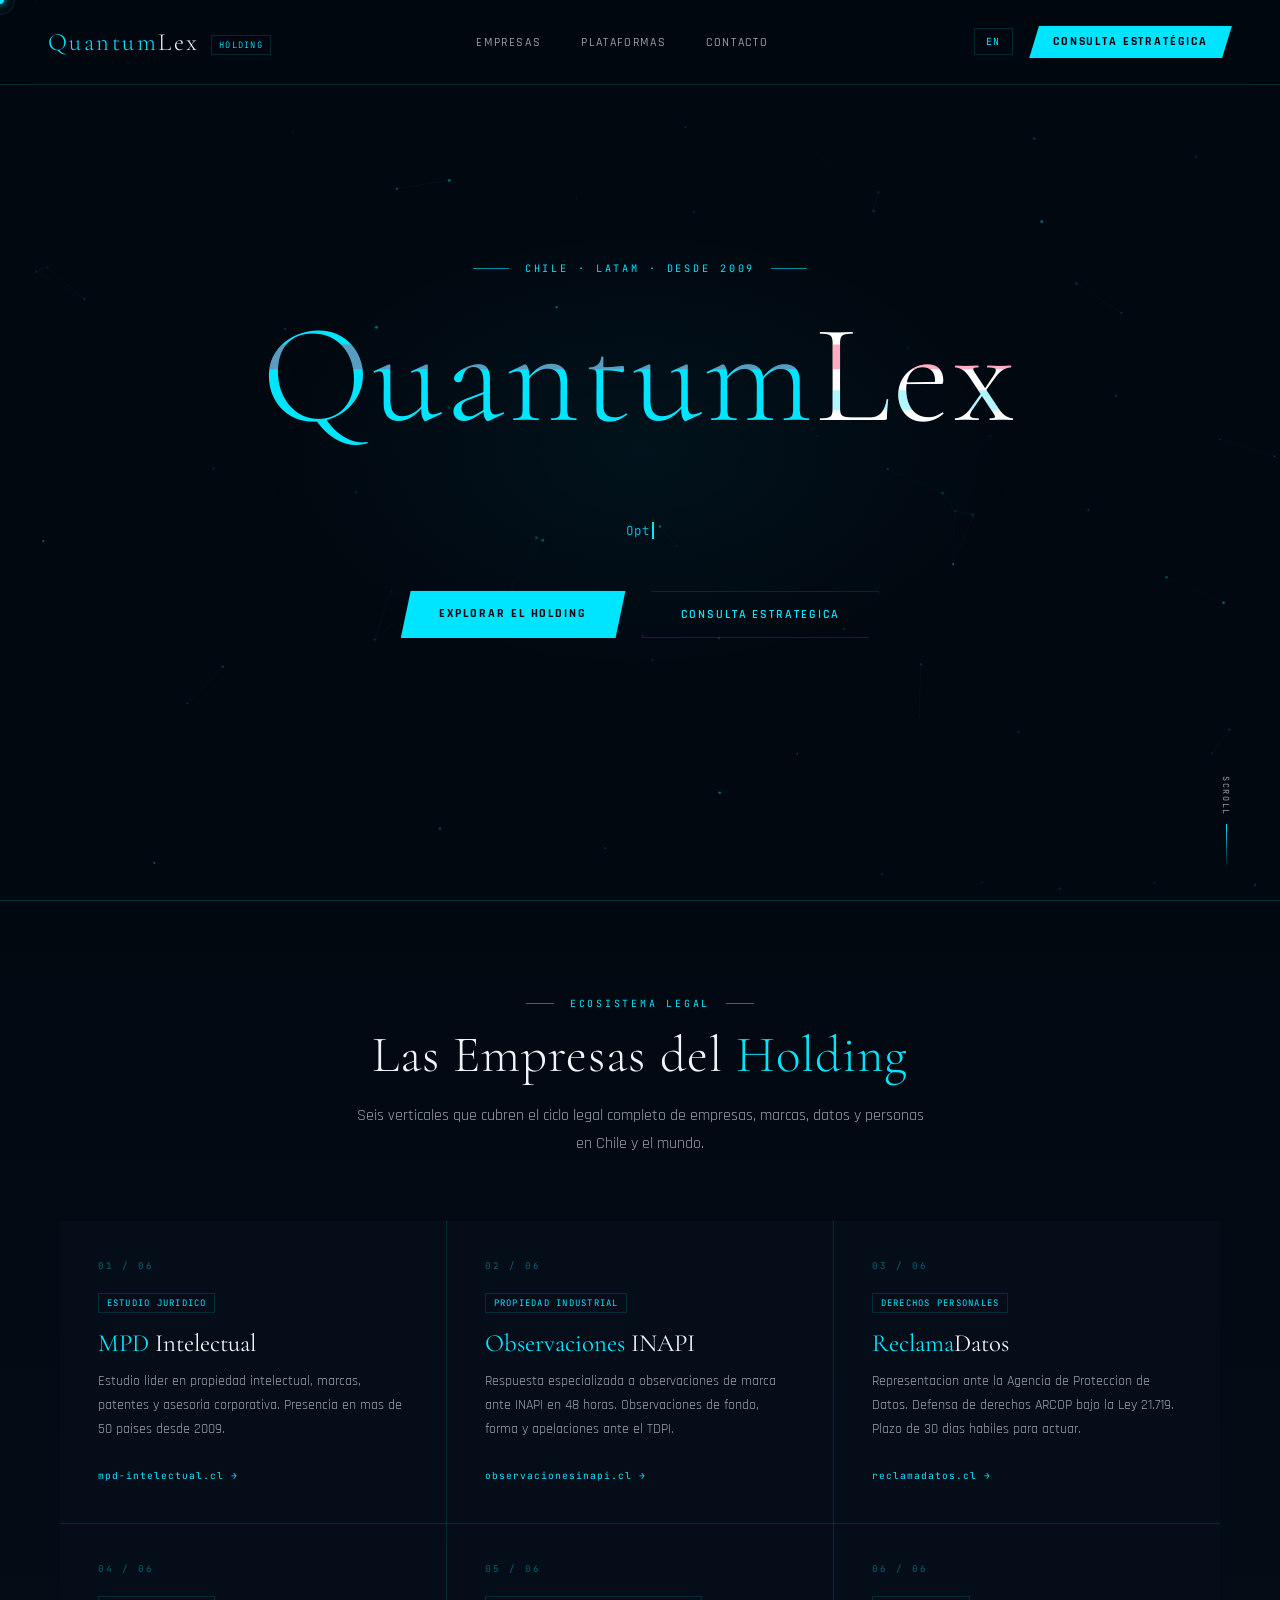
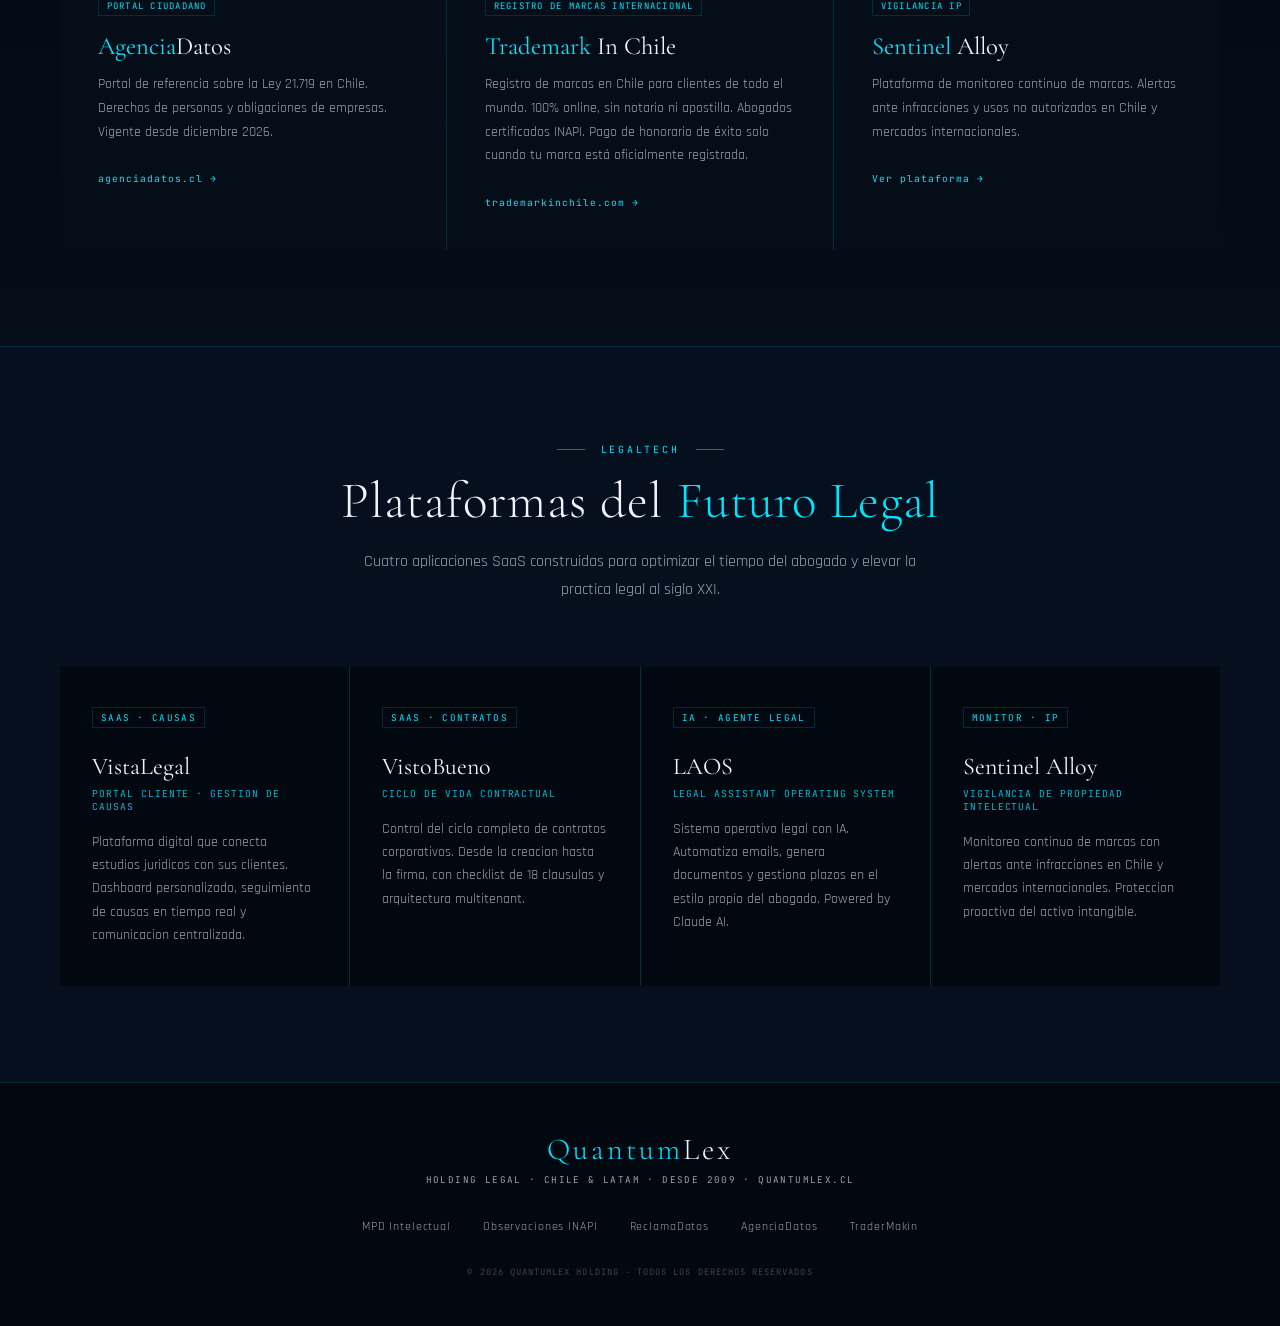
==== index.html @ fae76ddf "Style 'Lex' in hero title white, 'Quantum' stays cyan Co-Authored-By: Claude Sonnet 4.6 <noreply@ant" ====
<!DOCTYPE html>
<html lang="es" id="html-root">
<head>
<meta charset="UTF-8">
<meta name="viewport" content="width=device-width, initial-scale=1.0">
<title>QuantumLex — Holding Legal Chile</title>
<link href="https://fonts.googleapis.com/css2?family=Cormorant+Garamond:wght@300;400;600&family=Rajdhani:wght@400;500;600;700&family=JetBrains+Mono:wght@300;400&display=swap" rel="stylesheet">
<link rel="stylesheet" href="assets/css/main.css">
</head>
<body>

<div class="cursor" id="cursor"></div>
<div class="cursor-ring" id="cursorRing"></div>
<canvas id="quantum-canvas"></canvas>

<!-- NAV -->
<nav>
  <a href="#" class="nav-logo">
    <span>Quantum</span>Lex<span class="nav-tag">Holding</span>
  </a>
  <ul class="nav-links">
    <li><a href="#empresas" data-navkey="empresas" data-es="Empresas" data-en="Companies">Empresas</a></li>
    <li><a href="#apps" data-navkey="plataformas" data-es="Plataformas" data-en="Platforms">Plataformas</a></li>
    <li><a href="#contacto" data-navkey="contacto" data-es="Contacto" data-en="Contact">Contacto</a></li>
  </ul>
  <div class="nav-right">
    <button class="lang-toggle" id="langBtn" onclick="toggleLang()">EN</button>
    <a href="#contacto" class="nav-cta" data-es="Consulta Estratégica" data-en="Strategic Inquiry">Consulta Estratégica</a>
  </div>
</nav>

<!-- HERO -->
<section class="hero">
  <div class="hero-ambient"></div>

  <div class="hero-content">
    <div class="eyebrow">Chile · LATAM · Desde 2009</div>

    <h1 class="hero-title">
      <span class="ql" data-text="QuantumLex">Quantum<span class="ql-lex">Lex</span></span>
    </h1>

    <div class="typewriter-row">
      <span class="tw" id="tw"></span>
    </div>

    <div class="hero-ctas">
      <a href="#empresas" class="btn-primary">Explorar el Holding</a>
      <a href="#contacto" class="btn-ghost">Consulta Estrategica</a>
    </div>
  </div>

  <div class="scroll-hint">
    <span>Scroll</span>
    <div class="scroll-line"></div>
  </div>
</section>

<!-- EMPRESAS -->
<section class="companies-section" id="empresas">
  <div class="section-eyebrow" id="sec1-eyebrow">Ecosistema Legal</div>
  <h2 class="section-title" id="sec1-title">Las Empresas del <span>Holding</span></h2>
  <p class="section-desc" id="sec1-desc">Seis verticales que cubren el ciclo legal completo de empresas, marcas, datos y personas en Chile y el mundo.</p>

  <div class="companies-grid">
    <div class="company-card">
      <span class="card-index">01 / 06</span>
      <span class="card-type" id="c1-type">Estudio Juridico</span>
      <h3 class="card-name" id="c1-name"><span>MPD</span> Intelectual</h3>
      <p class="card-desc" id="c1-desc">Estudio lider en propiedad intelectual, marcas, patentes y asesoria corporativa. Presencia en mas de 50 paises desde 2009.</p>
      <a href="https://mpd-intelectual.cl" class="card-link" id="c1-link" target="_blank">mpd-intelectual.cl</a>
    </div>
    <div class="company-card">
      <span class="card-index">02 / 06</span>
      <span class="card-type" id="c2-type">Propiedad Industrial</span>
      <h3 class="card-name" id="c2-name"><span>Observaciones</span> INAPI</h3>
      <p class="card-desc" id="c2-desc">Respuesta especializada a observaciones de marca ante INAPI en 48 horas. Observaciones de fondo, forma y apelaciones ante el TDPI.</p>
      <a href="https://observacionesinapi.cl" class="card-link" id="c2-link" target="_blank">observacionesinapi.cl</a>
    </div>
    <div class="company-card">
      <span class="card-index">03 / 06</span>
      <span class="card-type" id="c3-type">Derechos Personales</span>
      <h3 class="card-name" id="c3-name"><span>Reclama</span>Datos</h3>
      <p class="card-desc" id="c3-desc">Representacion ante la Agencia de Proteccion de Datos. Defensa de derechos ARCOP bajo la Ley 21.719. Plazo de 30 dias habiles para actuar.</p>
      <a href="https://reclamadatos.cl" class="card-link" id="c3-link" target="_blank">reclamadatos.cl</a>
    </div>
    <div class="company-card">
      <span class="card-index">04 / 06</span>
      <span class="card-type" id="c4-type">Portal Ciudadano</span>
      <h3 class="card-name" id="c4-name"><span>Agencia</span>Datos</h3>
      <p class="card-desc" id="c4-desc">Portal de referencia sobre la Ley 21.719 en Chile. Derechos de personas y obligaciones de empresas. Vigente desde diciembre 2026.</p>
      <a href="https://agenciadatos.cl" class="card-link" id="c4-link" target="_blank">agenciadatos.cl</a>
    </div>
    <div class="company-card">
      <span class="card-index">05 / 06</span>
      <span class="card-type" id="c5-type">Registro de Marcas Internacional</span>
      <h3 class="card-name" id="c5-name"><span>Trademark</span> In Chile</h3>
      <p class="card-desc" id="c5-desc">Registro de marcas en Chile para clientes de todo el mundo. 100% online, sin notario ni apostilla. Abogados certificados INAPI. Pago de honorario de éxito solo cuando tu marca está oficialmente registrada.</p>
      <a href="https://www.trademarkinchile.com/es" class="card-link" id="c5-link" target="_blank">trademarkinchile.com</a>
    </div>
    <div class="company-card">
      <span class="card-index">06 / 06</span>
      <span class="card-type" id="c6-type">Vigilancia IP</span>
      <h3 class="card-name" id="c6-name"><span>Sentinel</span> Alloy</h3>
      <p class="card-desc" id="c6-desc">Plataforma de monitoreo continuo de marcas. Alertas ante infracciones y usos no autorizados en Chile y mercados internacionales.</p>
      <a href="#apps" class="card-link" id="c6-link">Ver plataforma</a>
    </div>
  </div>
</section>

<!-- APPS -->
<section class="apps-section" id="apps">
  <div class="section-eyebrow" id="sec2-eyebrow">LegalTech</div>
  <h2 class="section-title" id="sec2-title">Plataformas del <span>Futuro Legal</span></h2>
  <p class="section-desc" id="sec2-desc">Cuatro aplicaciones SaaS construidas para optimizar el tiempo del abogado y elevar la practica legal al siglo XXI.</p>

  <div class="apps-grid">
    <div class="app-card">
      <div class="app-tag" id="a1-tag">SaaS · Causas</div>
      <h3 class="app-name" id="a1-name">VistaLegal</h3>
      <p class="app-tagline" id="a1-tagline">Portal Cliente · Gestion de Causas</p>
      <p class="app-desc" id="a1-desc">Plataforma digital que conecta estudios juridicos con sus clientes. Dashboard personalizado, seguimiento de causas en tiempo real y comunicacion centralizada.</p>
    </div>
    <div class="app-card">
      <div class="app-tag" id="a2-tag">SaaS · Contratos</div>
      <h3 class="app-name" id="a2-name">VistoBueno</h3>
      <p class="app-tagline" id="a2-tagline">Ciclo de Vida Contractual</p>
      <p class="app-desc" id="a2-desc">Control del ciclo completo de contratos corporativos. Desde la creacion hasta la firma, con checklist de 18 clausulas y arquitectura multitenant.</p>
    </div>
    <div class="app-card">
      <div class="app-tag" id="a3-tag">IA · Agente Legal</div>
      <h3 class="app-name" id="a3-name">LAOS</h3>
      <p class="app-tagline" id="a3-tagline">Legal Assistant Operating System</p>
      <p class="app-desc" id="a3-desc">Sistema operativo legal con IA. Automatiza emails, genera documentos y gestiona plazos en el estilo propio del abogado. Powered by Claude AI.</p>
    </div>
    <div class="app-card">
      <div class="app-tag" id="a4-tag">Monitor · IP</div>
      <h3 class="app-name" id="a4-name">Sentinel Alloy</h3>
      <p class="app-tagline" id="a4-tagline">Vigilancia de Propiedad Intelectual</p>
      <p class="app-desc" id="a4-desc">Monitoreo continuo de marcas con alertas ante infracciones en Chile y mercados internacionales. Proteccion proactiva del activo intangible.</p>
    </div>
  </div>
</section>

<!-- FOOTER -->
<footer id="contacto">
  <div class="footer-logo"><span>Quantum</span>Lex</div>
  <p class="footer-meta">Holding Legal · Chile & LATAM · Desde 2009 · quantumlex.cl</p>
  <div class="footer-links">
    <a href="https://mpd-intelectual.cl" target="_blank">MPD Intelectual</a>
    <a href="https://observacionesinapi.cl" target="_blank">Observaciones INAPI</a>
    <a href="https://reclamadatos.cl" target="_blank">ReclamaDatos</a>
    <a href="https://agenciadatos.cl" target="_blank">AgenciaDatos</a>
    <a href="https://tradermakinchile.cl" target="_blank">TraderMakin</a>
  </div>
  <p class="footer-copy" id="footer-copy">© 2026 QuantumLex Holding · Todos los derechos reservados</p>
</footer>

<script src="assets/js/particles.js"></script>
<script src="assets/js/lang.js"></script>
<script src="assets/js/main.js"></script>
</body>
</html>
---- assets/css/main.css ----
*,*::before,*::after{margin:0;padding:0;box-sizing:border-box}

:root {
  --cyan: #00e5ff;
  --cyan-dim: #00b8d4;
  --cyan-ghost: rgba(0,229,255,0.07);
  --cyan-glow: rgba(0,229,255,0.3);
  --cyan-line: rgba(0,229,255,0.15);
  --deep: #020810;
  --deep2: #040d18;
  --deep3: #060f1e;
  --white: #f0f4f8;
  --white-dim: rgba(240,244,248,0.65);
  --white-ghost: rgba(240,244,248,0.10);
  --font-display: 'Cormorant Garamond', serif;
  --font-tech: 'Rajdhani', sans-serif;
  --font-mono: 'JetBrains Mono', monospace;
}

html { scroll-behavior: smooth; }

body {
  background: var(--deep);
  color: var(--white);
  font-family: var(--font-tech);
  overflow-x: hidden;
  cursor: none;
}

/* CURSOR */
.cursor {
  position: fixed;
  width: 8px; height: 8px;
  background: var(--cyan);
  border-radius: 50%;
  pointer-events: none;
  z-index: 9999;
  transform: translate(-50%,-50%);
  box-shadow: 0 0 10px var(--cyan), 0 0 22px var(--cyan-glow);
}
.cursor-ring {
  position: fixed;
  width: 30px; height: 30px;
  border: 1px solid var(--cyan-line);
  border-radius: 50%;
  pointer-events: none;
  z-index: 9998;
  transform: translate(-50%,-50%);
  transition: all 0.14s ease;
}

/* CANVAS */
#quantum-canvas {
  position: fixed;
  top: 0; left: 0;
  width: 100%; height: 100%;
  z-index: 0;
  pointer-events: none;
}

/* NAV */
nav {
  position: fixed;
  top: 0; left: 0; right: 0;
  z-index: 100;
  display: flex;
  align-items: center;
  justify-content: space-between;
  padding: 1.6rem 3rem;
  background: rgba(2,8,16,0.85);
  border-bottom: 1px solid var(--cyan-line);
  backdrop-filter: blur(16px);
  opacity: 0;
  animation: fadeDown 0.8s ease 0.3s forwards;
}

@keyframes fadeDown {
  from { opacity: 0; transform: translateY(-16px); }
  to   { opacity: 1; transform: translateY(0); }
}

.nav-logo {
  font-family: var(--font-display);
  font-size: 1.55rem;
  font-weight: 300;
  letter-spacing: 0.1em;
  color: var(--white);
  text-decoration: none;
}
.nav-logo span { color: var(--cyan); }

.nav-tag {
  font-family: var(--font-mono);
  font-size: 0.55rem;
  color: var(--cyan);
  border: 1px solid var(--cyan-line);
  padding: 0.18rem 0.45rem;
  letter-spacing: 0.14em;
  text-transform: uppercase;
  margin-left: 0.7rem;
  vertical-align: middle;
}

.nav-links {
  display: flex;
  gap: 2.5rem;
  list-style: none;
}

.nav-links a {
  font-family: var(--font-tech);
  font-size: 0.78rem;
  font-weight: 500;
  letter-spacing: 0.13em;
  text-transform: uppercase;
  color: var(--white-dim);
  text-decoration: none;
  transition: color 0.25s;
  position: relative;
}
.nav-links a::after {
  content: '';
  position: absolute;
  bottom: -3px; left: 0;
  width: 0; height: 1px;
  background: var(--cyan);
  transition: width 0.3s ease;
}
.nav-links a:hover { color: var(--cyan); }
.nav-links a:hover::after { width: 100%; }

.nav-cta {
  font-family: var(--font-tech);
  font-size: 0.72rem;
  font-weight: 700;
  letter-spacing: 0.16em;
  text-transform: uppercase;
  color: var(--deep);
  background: var(--cyan);
  padding: 0.55rem 1.5rem;
  text-decoration: none;
  clip-path: polygon(10px 0%,100% 0%,calc(100% - 10px) 100%,0% 100%);
  transition: all 0.25s ease;
  box-shadow: 0 0 24px var(--cyan-glow);
}
.nav-cta:hover {
  background: #e0f7fa;
  box-shadow: 0 0 40px var(--cyan-glow);
}

.nav-right {
  display: flex;
  align-items: center;
  gap: 1rem;
}

.lang-toggle {
  font-family: var(--font-mono);
  font-size: 0.62rem;
  font-weight: 400;
  letter-spacing: 0.16em;
  color: var(--cyan);
  background: transparent;
  border: 1px solid var(--cyan-line);
  padding: 0.38rem 0.7rem;
  cursor: pointer;
  transition: all 0.25s ease;
}
.lang-toggle:hover {
  background: var(--cyan-ghost);
  border-color: rgba(0,229,255,0.4);
}

/* HERO */
.hero {
  position: relative;
  min-height: 100vh;
  display: flex;
  flex-direction: column;
  align-items: center;
  justify-content: center;
  z-index: 1;
  padding: 0 2rem;
}

.hero-ambient {
  position: absolute;
  top: 50%; left: 50%;
  transform: translate(-50%, -50%);
  width: 800px; height: 500px;
  background: radial-gradient(ellipse, rgba(0,229,255,0.05) 0%, transparent 68%);
  pointer-events: none;
  animation: ambientPulse 7s ease-in-out infinite;
}

@keyframes ambientPulse {
  0%,100% { opacity: 0.7; transform: translate(-50%,-50%) scale(1); }
  50%      { opacity: 1;   transform: translate(-50%,-50%) scale(1.08); }
}

/* HERO CONTENT */
.hero-content {
  position: relative;
  z-index: 2;
  text-align: center;
  max-width: 960px;
  display: flex;
  flex-direction: column;
  align-items: center;
  gap: 0;
}

.eyebrow {
  font-family: var(--font-mono);
  font-size: 0.64rem;
  letter-spacing: 0.28em;
  text-transform: uppercase;
  color: var(--cyan);
  margin-bottom: 2.4rem;
  opacity: 0;
  animation: fadeUp 0.7s ease 0.8s forwards;
  display: flex;
  align-items: center;
  gap: 1rem;
}
.eyebrow::before, .eyebrow::after {
  content: '';
  display: block;
  width: 36px; height: 1px;
  background: var(--cyan);
  opacity: 0.6;
}

.hero-title {
  font-family: var(--font-display);
  font-size: clamp(5rem, 11vw, 10rem);
  font-weight: 300;
  line-height: 0.88;
  letter-spacing: 0.02em;
  color: var(--white);
  margin-bottom: 0.6em;
  opacity: 0;
  animation: titleReveal 1.1s cubic-bezier(0.16,1,0.3,1) 1s forwards;
}

@keyframes titleReveal {
  from { opacity: 0; transform: translateY(36px); }
  to   { opacity: 1; transform: translateY(0); }
}

.hero-title .ql { color: var(--cyan); }
.hero-title .ql .ql-lex { color: #fff; }

/* Glitch — only on QuantumLex text */
.hero-title .ql {
  position: relative;
  display: inline-block;
}
.hero-title .ql::before,
.hero-title .ql::after {
  content: attr(data-text);
  position: absolute;
  top: 0; left: 0;
  width: 100%;
  color: var(--cyan);
}
.hero-title .ql::before {
  color: rgba(255,20,80,0.35);
  animation: glitch1 5s infinite;
  clip-path: polygon(0 25%, 100% 25%, 100% 45%, 0 45%);
}
.hero-title .ql::after {
  color: rgba(0,229,255,0.3);
  animation: glitch2 5s infinite;
  clip-path: polygon(0 62%, 100% 62%, 100% 78%, 0 78%);
}
@keyframes glitch1 {
  0%,88%,100% { transform: translate(0); opacity: 0; }
  90% { transform: translate(-4px,1px); opacity: 1; }
  93% { transform: translate(3px,-1px); opacity: 0.7; }
  96% { transform: translate(-2px,0); opacity: 0; }
}
@keyframes glitch2 {
  0%,89%,100% { transform: translate(0); opacity: 0; }
  91% { transform: translate(4px,1px); opacity: 1; }
  94% { transform: translate(-3px,-1px); opacity: 0.6; }
  97% { transform: translate(1px,0); opacity: 0; }
}

.hero-line {
  font-family: var(--font-tech);
  font-size: clamp(1rem, 2vw, 1.25rem);
  font-weight: 400;
  letter-spacing: 0.06em;
  color: var(--white-dim);
  margin-bottom: 3rem;
  opacity: 0;
  animation: fadeUp 0.7s ease 1.5s forwards;
}

.hero-line strong {
  color: var(--white);
  font-weight: 600;
}

/* Typewriter */
.typewriter-row {
  font-family: var(--font-mono);
  font-size: 0.78rem;
  color: var(--cyan-dim);
  letter-spacing: 0.08em;
  height: 1.4em;
  margin-bottom: 3.2rem;
  opacity: 0;
  animation: fadeUp 0.7s ease 1.7s forwards;
}
.tw { border-right: 2px solid var(--cyan); padding-right: 2px; }

/* CTAs */
.hero-ctas {
  display: flex;
  gap: 1rem;
  justify-content: center;
  flex-wrap: wrap;
  opacity: 0;
  animation: fadeUp 0.7s ease 1.9s forwards;
}

.btn-primary {
  font-family: var(--font-tech);
  font-size: 0.76rem;
  font-weight: 700;
  letter-spacing: 0.16em;
  text-transform: uppercase;
  color: var(--deep);
  background: var(--cyan);
  padding: 0.95rem 2.4rem;
  text-decoration: none;
  clip-path: polygon(10px 0%,100% 0%,calc(100% - 10px) 100%,0% 100%);
  transition: all 0.28s ease;
  box-shadow: 0 0 28px var(--cyan-glow);
  position: relative;
  overflow: hidden;
}
.btn-primary::after {
  content: '';
  position: absolute;
  top: 0; left: -100%;
  width: 100%; height: 100%;
  background: linear-gradient(90deg,transparent,rgba(255,255,255,0.25),transparent);
  transition: left 0.45s ease;
}
.btn-primary:hover::after { left: 100%; }
.btn-primary:hover { box-shadow: 0 0 50px var(--cyan-glow); transform: translateY(-2px); }

.btn-ghost {
  font-family: var(--font-tech);
  font-size: 0.76rem;
  font-weight: 600;
  letter-spacing: 0.16em;
  text-transform: uppercase;
  color: var(--cyan);
  background: transparent;
  padding: 0.95rem 2.4rem;
  text-decoration: none;
  border: 1px solid var(--cyan-line);
  clip-path: polygon(10px 0%,100% 0%,calc(100% - 10px) 100%,0% 100%);
  transition: all 0.28s ease;
}
.btn-ghost:hover {
  background: var(--cyan-ghost);
  border-color: rgba(0,229,255,0.38);
  transform: translateY(-2px);
}

/* SCROLL LINE */
.scroll-hint {
  position: absolute;
  bottom: 2rem;
  right: 3rem;
  display: flex;
  flex-direction: column;
  align-items: center;
  gap: 0.5rem;
  opacity: 0;
  animation: fadeUp 0.7s ease 2.4s forwards;
}
.scroll-hint span {
  font-family: var(--font-mono);
  font-size: 0.53rem;
  letter-spacing: 0.2em;
  text-transform: uppercase;
  color: var(--white-dim);
  writing-mode: vertical-rl;
}
.scroll-line {
  width: 1px; height: 44px;
  background: linear-gradient(180deg, var(--cyan), transparent);
  animation: scrollPulse 2.2s ease-in-out infinite;
}
@keyframes scrollPulse {
  0%   { transform: scaleY(0); transform-origin: top; }
  49%  { transform: scaleY(1); transform-origin: top; }
  50%  { transform: scaleY(1); transform-origin: bottom; }
  100% { transform: scaleY(0); transform-origin: bottom; }
}

/* COMPANIES */
.companies-section {
  position: relative;
  z-index: 1;
  padding: 6rem 3rem;
  background: linear-gradient(180deg, var(--deep) 0%, var(--deep2) 100%);
  border-top: 1px solid var(--cyan-line);
}

.section-eyebrow {
  font-family: var(--font-mono);
  font-size: 0.62rem;
  letter-spacing: 0.28em;
  text-transform: uppercase;
  color: var(--cyan);
  text-align: center;
  margin-bottom: 0.9rem;
  display: flex;
  align-items: center;
  justify-content: center;
  gap: 1rem;
}
.section-eyebrow::before, .section-eyebrow::after {
  content: '';
  display: block;
  width: 28px; height: 1px;
  background: var(--cyan);
  opacity: 0.5;
}

.section-title {
  font-family: var(--font-display);
  font-size: clamp(2rem, 4vw, 3.2rem);
  font-weight: 300;
  text-align: center;
  color: var(--white);
  margin-bottom: 0.9rem;
  letter-spacing: 0.02em;
}
.section-title span { color: var(--cyan); }

.section-desc {
  font-family: var(--font-tech);
  font-size: 0.98rem;
  color: var(--white-dim);
  text-align: center;
  max-width: 580px;
  margin: 0 auto 4rem;
  line-height: 1.8;
}

.companies-grid {
  display: grid;
  grid-template-columns: repeat(auto-fit, minmax(300px, 1fr));
  gap: 1px;
  max-width: 1160px;
  margin: 0 auto;
  background: var(--cyan-line);
}

.company-card {
  background: var(--deep2);
  padding: 2.4rem;
  position: relative;
  overflow: hidden;
  transition: background 0.35s ease, transform 0.35s ease;
  cursor: pointer;
}

.company-card::after {
  content: '';
  position: absolute;
  bottom: 0; left: 0;
  width: 0; height: 2px;
  background: var(--cyan);
  box-shadow: 0 0 10px var(--cyan);
  transition: width 0.45s ease;
}
.company-card:hover::after { width: 100%; }
.company-card:hover { background: var(--deep3); transform: translateY(-3px); }

.card-index {
  font-family: var(--font-mono);
  font-size: 0.58rem;
  color: rgba(0,229,255,0.4);
  letter-spacing: 0.2em;
  margin-bottom: 1.2rem;
  display: block;
}
.card-type {
  font-family: var(--font-mono);
  font-size: 0.56rem;
  letter-spacing: 0.14em;
  text-transform: uppercase;
  color: var(--cyan);
  border: 1px solid var(--cyan-line);
  padding: 0.18rem 0.45rem;
  display: inline-block;
  margin-bottom: 1rem;
}
.card-name {
  font-family: var(--font-display);
  font-size: 1.55rem;
  font-weight: 400;
  color: var(--white);
  margin-bottom: 0.75rem;
  line-height: 1.2;
}
.card-name span { color: var(--cyan); }
.card-desc {
  font-family: var(--font-tech);
  font-size: 0.86rem;
  line-height: 1.72;
  color: var(--white-dim);
  margin-bottom: 1.4rem;
}
.card-link {
  font-family: var(--font-mono);
  font-size: 0.6rem;
  letter-spacing: 0.1em;
  color: var(--cyan);
  text-decoration: none;
  display: inline-flex;
  align-items: center;
  gap: 0.45rem;
  transition: gap 0.25s;
}
.card-link:hover { gap: 0.75rem; }
.card-link::after { content: '→'; }

/* APPS */
.apps-section {
  position: relative;
  z-index: 1;
  padding: 6rem 3rem;
  background: var(--deep3);
  border-top: 1px solid var(--cyan-line);
}

.apps-grid {
  display: grid;
  grid-template-columns: repeat(auto-fit, minmax(255px, 1fr));
  gap: 1px;
  max-width: 1160px;
  margin: 0 auto;
  background: var(--cyan-line);
}

.app-card {
  background: var(--deep);
  padding: 2.4rem 2rem;
  position: relative;
  overflow: hidden;
  transition: background 0.35s ease;
  cursor: pointer;
}
.app-card::after {
  content: '';
  position: absolute;
  top: 0; left: 0;
  width: 2px; height: 0;
  background: var(--cyan);
  transition: height 0.4s ease;
}
.app-card:hover::after { height: 100%; }
.app-card:hover { background: var(--deep2); }

.app-tag {
  font-family: var(--font-mono);
  font-size: 0.58rem;
  letter-spacing: 0.14em;
  color: var(--cyan);
  border: 1px solid var(--cyan-line);
  display: inline-block;
  padding: 0.2rem 0.5rem;
  margin-bottom: 1.5rem;
  text-transform: uppercase;
}
.app-name {
  font-family: var(--font-display);
  font-size: 1.5rem;
  font-weight: 400;
  color: var(--white);
  margin-bottom: 0.4rem;
}
.app-tagline {
  font-family: var(--font-mono);
  font-size: 0.6rem;
  letter-spacing: 0.1em;
  color: var(--cyan-dim);
  margin-bottom: 1.1rem;
  text-transform: uppercase;
}
.app-desc {
  font-family: var(--font-tech);
  font-size: 0.85rem;
  line-height: 1.72;
  color: var(--white-dim);
}

/* FOOTER */
footer {
  background: var(--deep);
  border-top: 1px solid var(--cyan-line);
  padding: 3rem;
  text-align: center;
  position: relative;
  z-index: 1;
}
.footer-logo {
  font-family: var(--font-display);
  font-size: 1.9rem;
  font-weight: 300;
  color: var(--white);
  letter-spacing: 0.1em;
  margin-bottom: 0.4rem;
}
.footer-logo span { color: var(--cyan); }
.footer-meta {
  font-family: var(--font-mono);
  font-size: 0.58rem;
  letter-spacing: 0.15em;
  color: var(--white-dim);
  text-transform: uppercase;
  margin-bottom: 2rem;
}
.footer-links {
  display: flex;
  gap: 2rem;
  justify-content: center;
  flex-wrap: wrap;
  margin-bottom: 2rem;
}
.footer-links a {
  font-family: var(--font-tech);
  font-size: 0.78rem;
  letter-spacing: 0.07em;
  color: var(--white-dim);
  text-decoration: none;
  transition: color 0.25s;
}
.footer-links a:hover { color: var(--cyan); }
.footer-copy {
  font-family: var(--font-mono);
  font-size: 0.55rem;
  letter-spacing: 0.12em;
  color: rgba(240,244,248,0.25);
  text-transform: uppercase;
}

@keyframes fadeUp {
  from { opacity: 0; transform: translateY(18px); }
  to   { opacity: 1; transform: translateY(0); }
}

/* RESPONSIVE */
@media (max-width: 768px) {
  nav { padding: 1rem 1.5rem; }
  .nav-links, .scroll-hint { display: none; }
  .hero-content { padding-top: 5rem; }
  .metrics { flex-wrap: wrap; }
  .companies-section, .apps-section { padding: 4rem 1.5rem; }
}
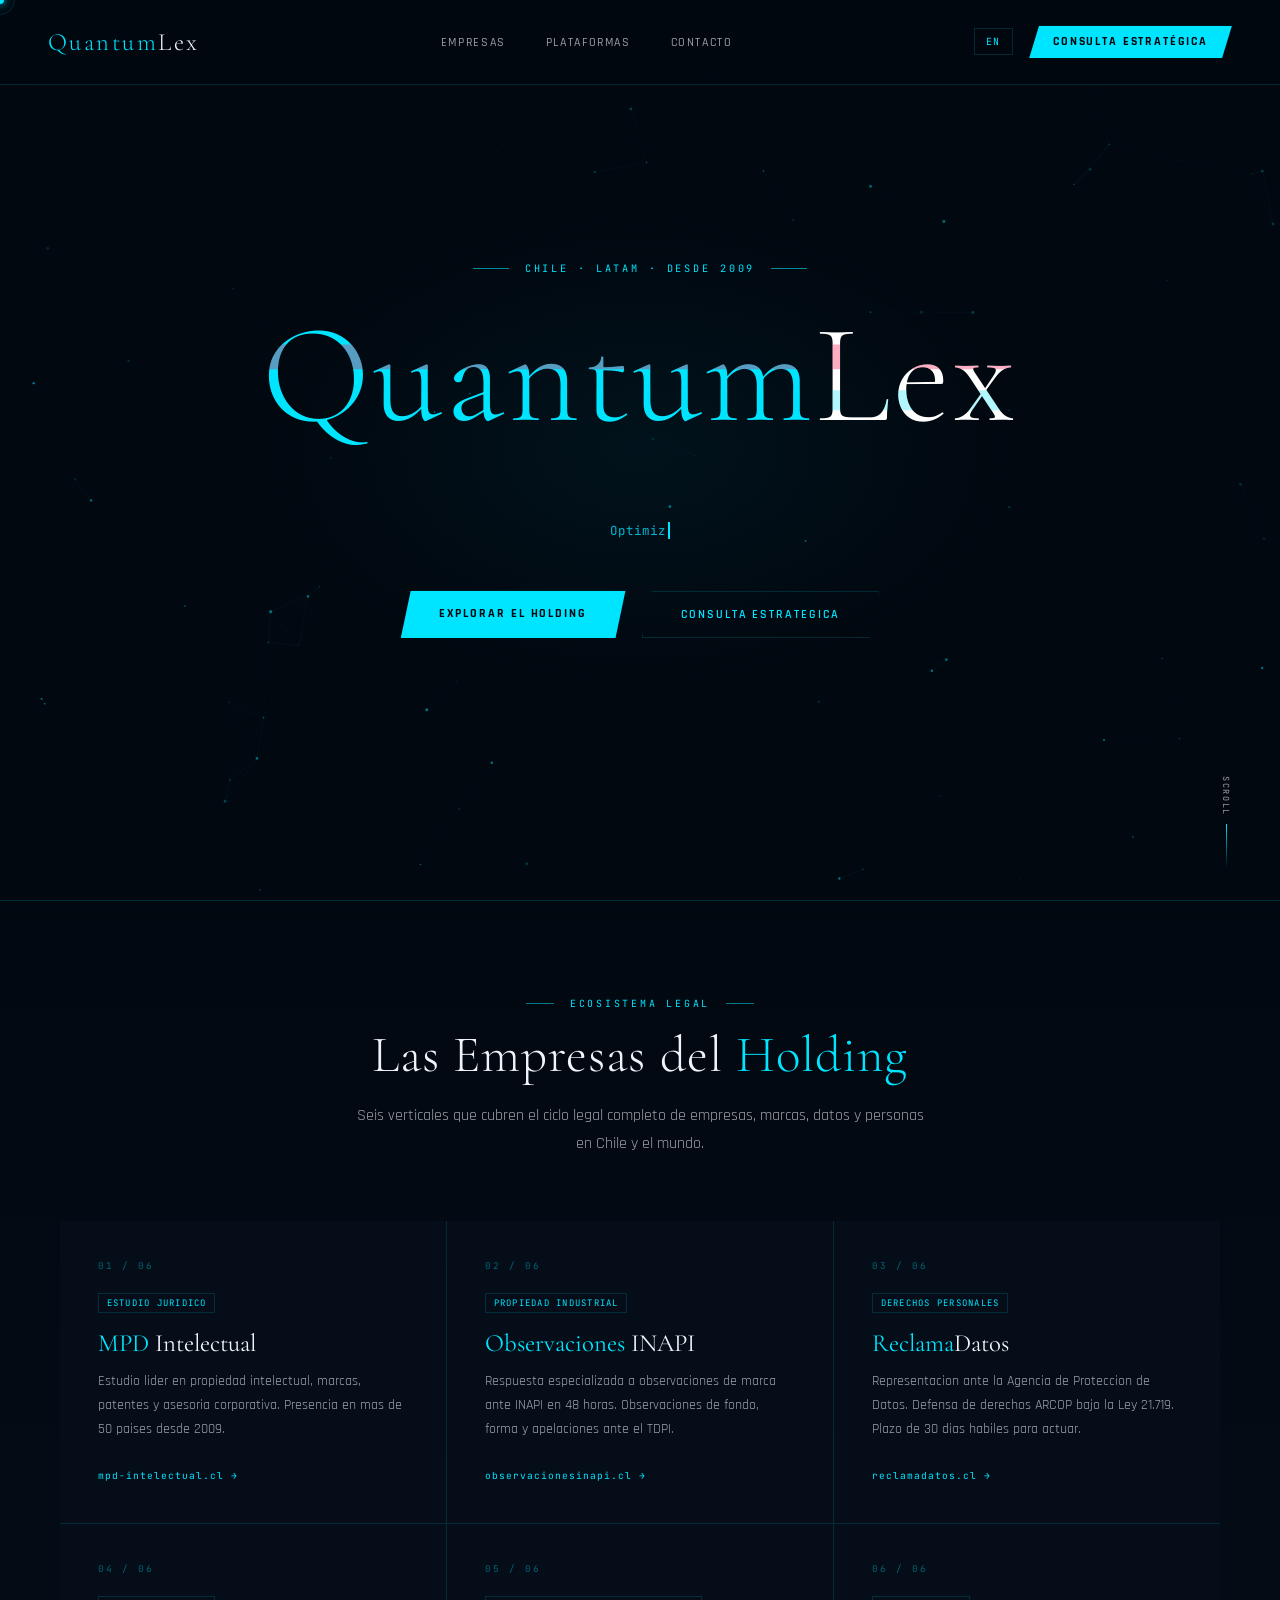
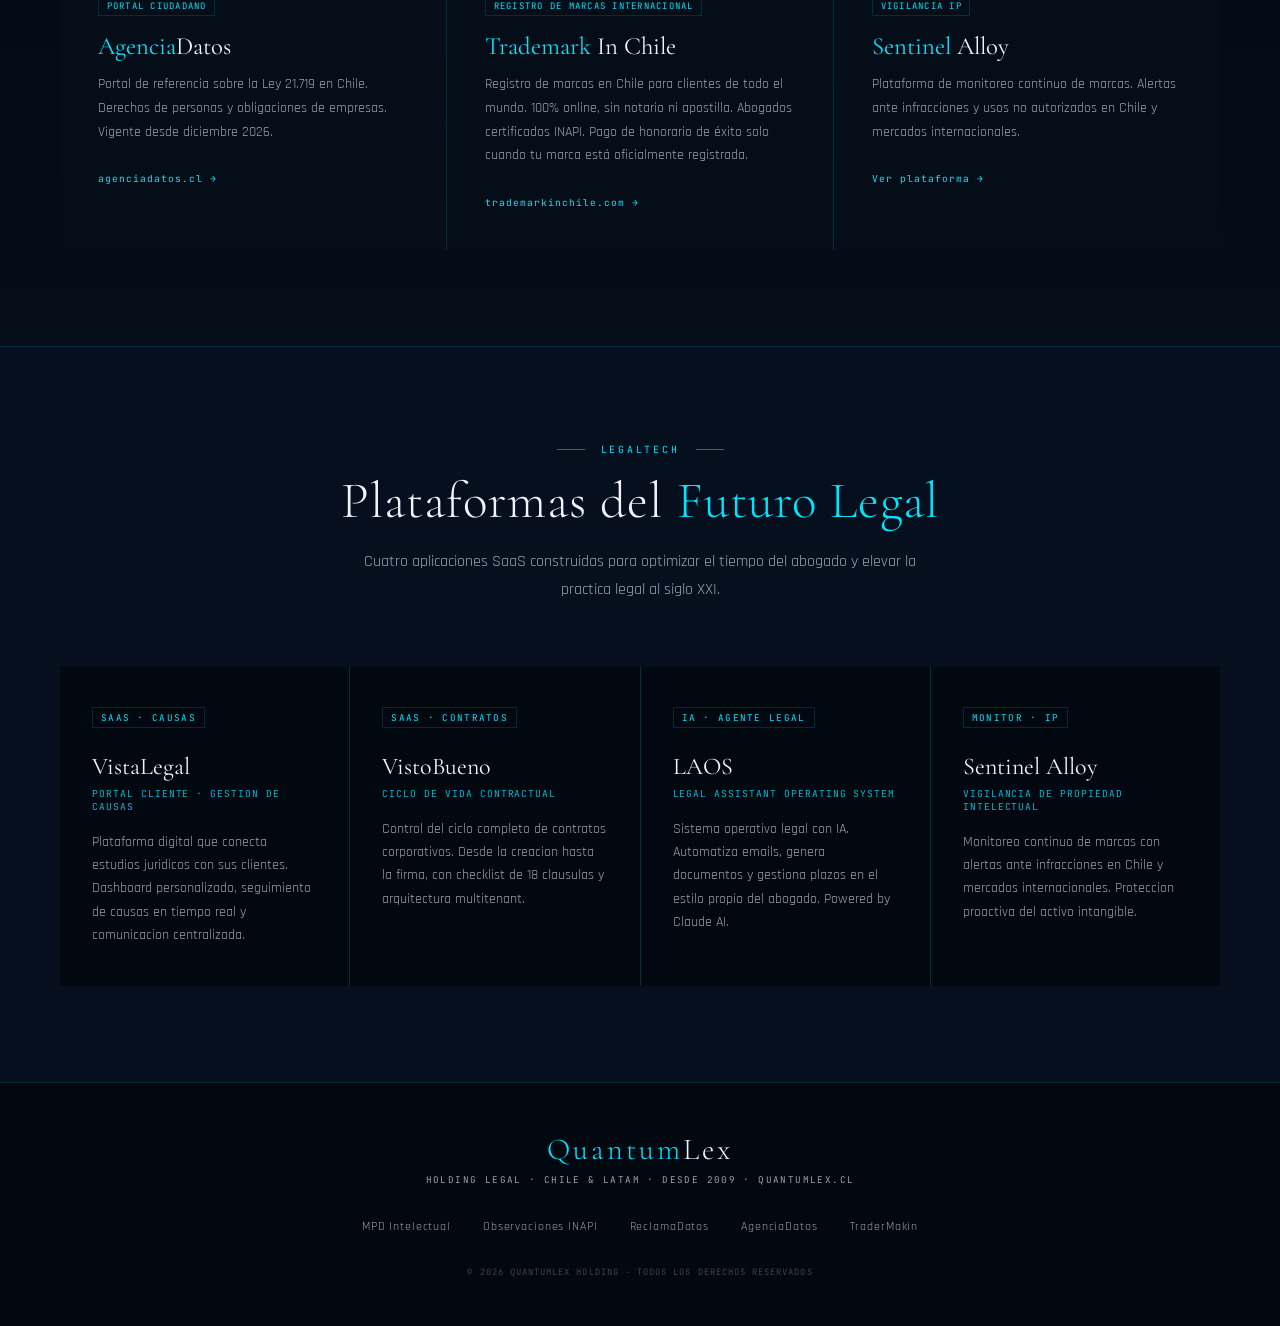
==== commit b0628f03: "Remove 'Holding' tag from header nav logo Co-Authored-By: Claude Sonnet 4.6 <noreply@anthropic.com>" ====
--- a/index.html
+++ b/index.html
@@ -16,7 +16,7 @@
 <!-- NAV -->
 <nav>
   <a href="#" class="nav-logo">
-    <span>Quantum</span>Lex<span class="nav-tag">Holding</span>
+    <span>Quantum</span>Lex
   </a>
   <ul class="nav-links">
     <li><a href="#empresas" data-navkey="empresas" data-es="Empresas" data-en="Companies">Empresas</a></li>
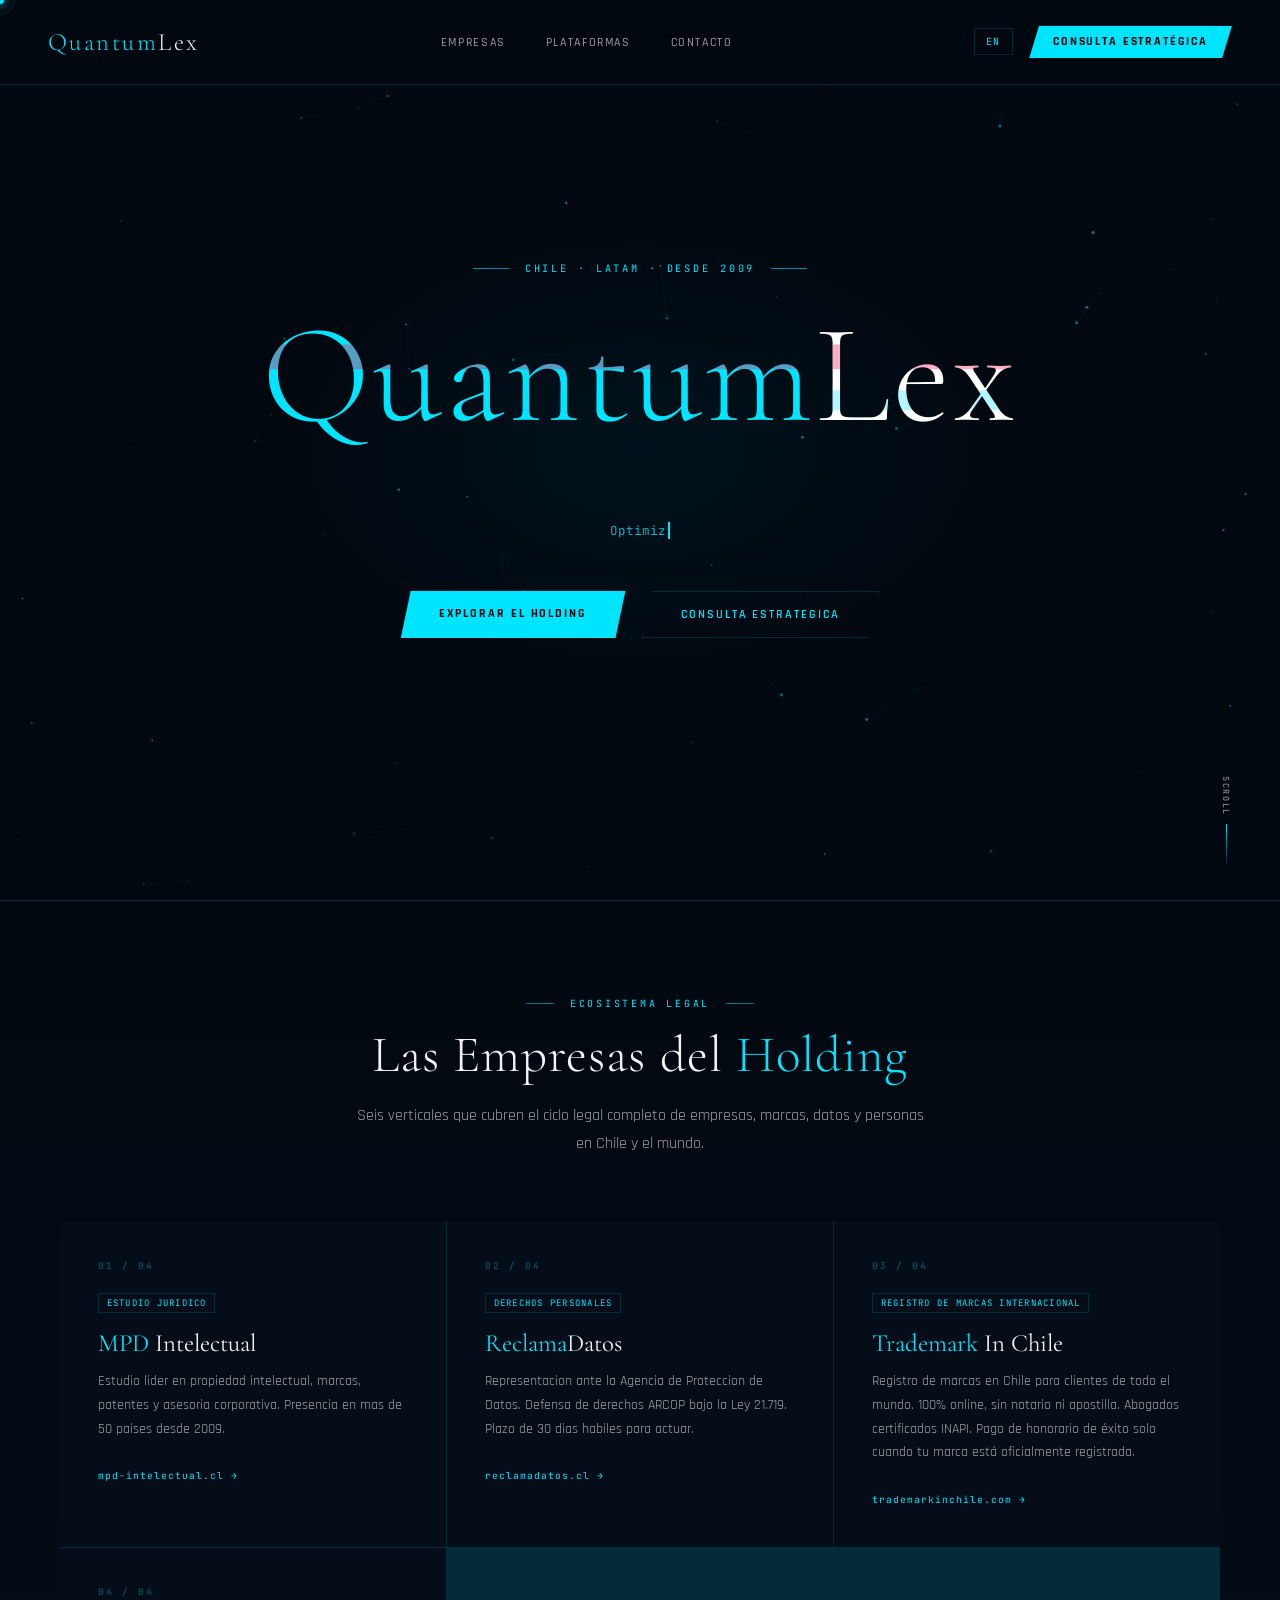
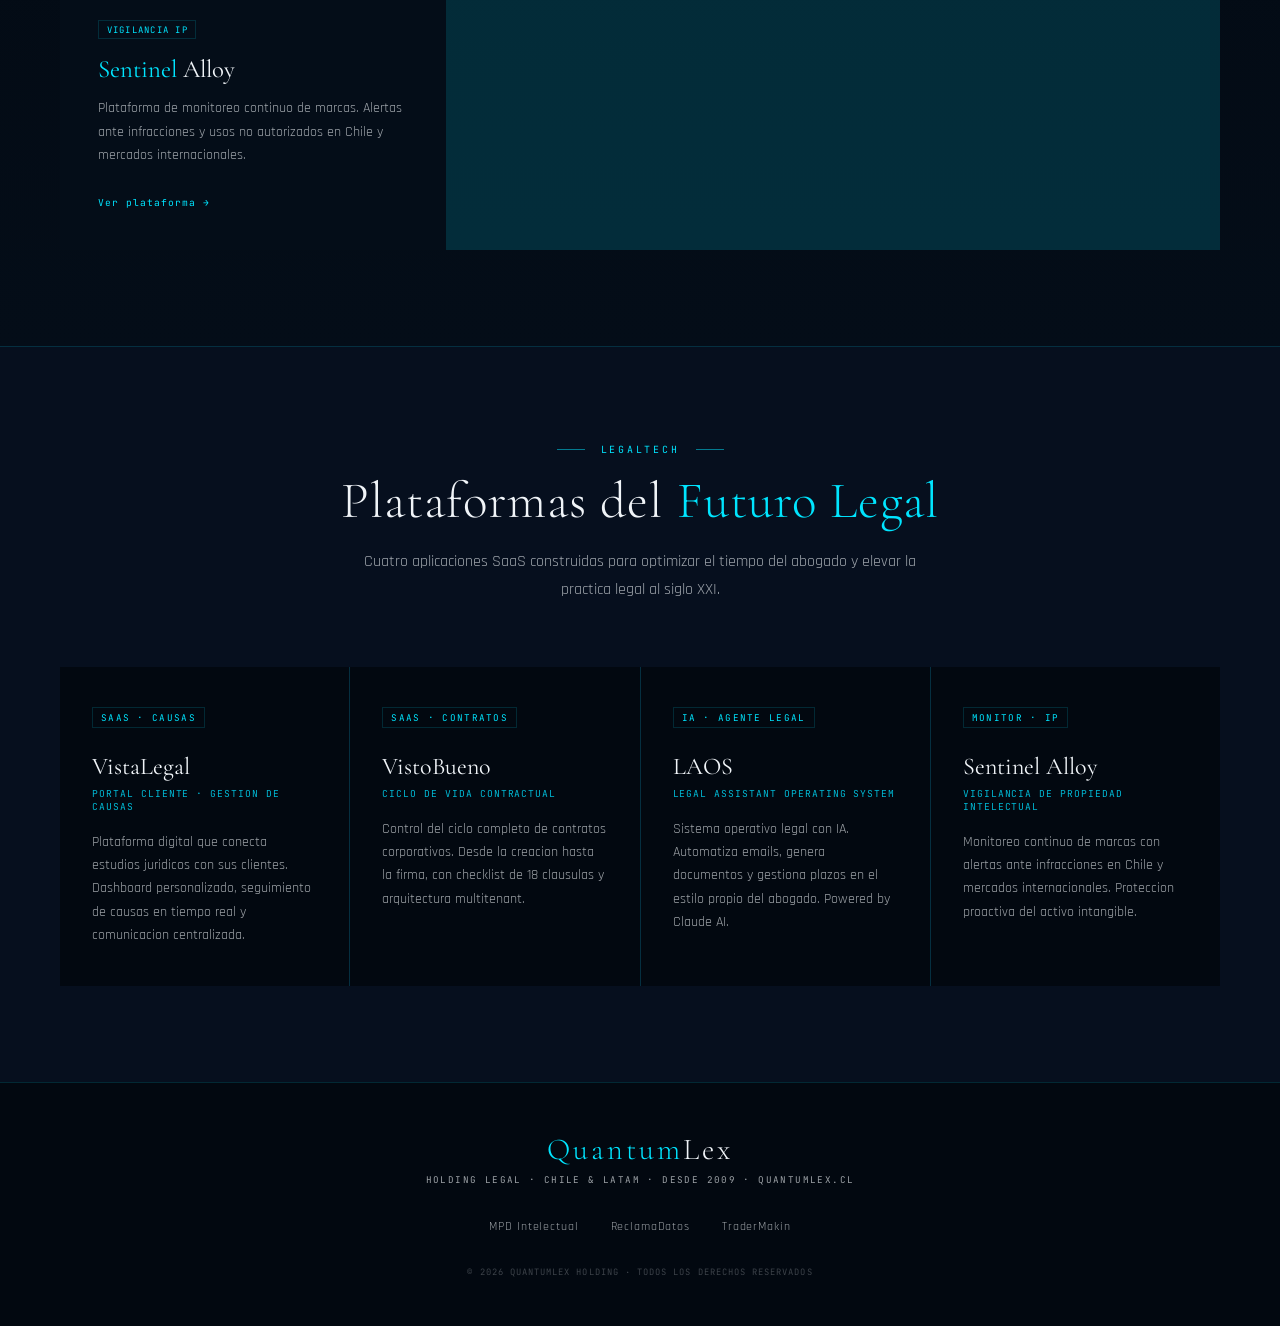
==== commit 24ef5d87: "Remove observacionesinapi and agenciadatos from companies section Co-Authored-By: Claude Sonnet 4.6 " ====
--- a/index.html
+++ b/index.html
@@ -64,42 +64,28 @@
 
   <div class="companies-grid">
     <div class="company-card">
-      <span class="card-index">01 / 06</span>
+      <span class="card-index">01 / 04</span>
       <span class="card-type" id="c1-type">Estudio Juridico</span>
       <h3 class="card-name" id="c1-name"><span>MPD</span> Intelectual</h3>
       <p class="card-desc" id="c1-desc">Estudio lider en propiedad intelectual, marcas, patentes y asesoria corporativa. Presencia en mas de 50 paises desde 2009.</p>
       <a href="https://mpd-intelectual.cl" class="card-link" id="c1-link" target="_blank">mpd-intelectual.cl</a>
     </div>
     <div class="company-card">
-      <span class="card-index">02 / 06</span>
-      <span class="card-type" id="c2-type">Propiedad Industrial</span>
-      <h3 class="card-name" id="c2-name"><span>Observaciones</span> INAPI</h3>
-      <p class="card-desc" id="c2-desc">Respuesta especializada a observaciones de marca ante INAPI en 48 horas. Observaciones de fondo, forma y apelaciones ante el TDPI.</p>
-      <a href="https://observacionesinapi.cl" class="card-link" id="c2-link" target="_blank">observacionesinapi.cl</a>
-    </div>
-    <div class="company-card">
-      <span class="card-index">03 / 06</span>
+      <span class="card-index">02 / 04</span>
       <span class="card-type" id="c3-type">Derechos Personales</span>
       <h3 class="card-name" id="c3-name"><span>Reclama</span>Datos</h3>
       <p class="card-desc" id="c3-desc">Representacion ante la Agencia de Proteccion de Datos. Defensa de derechos ARCOP bajo la Ley 21.719. Plazo de 30 dias habiles para actuar.</p>
       <a href="https://reclamadatos.cl" class="card-link" id="c3-link" target="_blank">reclamadatos.cl</a>
     </div>
     <div class="company-card">
-      <span class="card-index">04 / 06</span>
-      <span class="card-type" id="c4-type">Portal Ciudadano</span>
-      <h3 class="card-name" id="c4-name"><span>Agencia</span>Datos</h3>
-      <p class="card-desc" id="c4-desc">Portal de referencia sobre la Ley 21.719 en Chile. Derechos de personas y obligaciones de empresas. Vigente desde diciembre 2026.</p>
-      <a href="https://agenciadatos.cl" class="card-link" id="c4-link" target="_blank">agenciadatos.cl</a>
-    </div>
-    <div class="company-card">
-      <span class="card-index">05 / 06</span>
+      <span class="card-index">03 / 04</span>
       <span class="card-type" id="c5-type">Registro de Marcas Internacional</span>
       <h3 class="card-name" id="c5-name"><span>Trademark</span> In Chile</h3>
       <p class="card-desc" id="c5-desc">Registro de marcas en Chile para clientes de todo el mundo. 100% online, sin notario ni apostilla. Abogados certificados INAPI. Pago de honorario de éxito solo cuando tu marca está oficialmente registrada.</p>
       <a href="https://www.trademarkinchile.com/es" class="card-link" id="c5-link" target="_blank">trademarkinchile.com</a>
     </div>
     <div class="company-card">
-      <span class="card-index">06 / 06</span>
+      <span class="card-index">04 / 04</span>
       <span class="card-type" id="c6-type">Vigilancia IP</span>
       <h3 class="card-name" id="c6-name"><span>Sentinel</span> Alloy</h3>
       <p class="card-desc" id="c6-desc">Plataforma de monitoreo continuo de marcas. Alertas ante infracciones y usos no autorizados en Chile y mercados internacionales.</p>
@@ -148,9 +134,7 @@
   <p class="footer-meta">Holding Legal · Chile & LATAM · Desde 2009 · quantumlex.cl</p>
   <div class="footer-links">
     <a href="https://mpd-intelectual.cl" target="_blank">MPD Intelectual</a>
-    <a href="https://observacionesinapi.cl" target="_blank">Observaciones INAPI</a>
     <a href="https://reclamadatos.cl" target="_blank">ReclamaDatos</a>
-    <a href="https://agenciadatos.cl" target="_blank">AgenciaDatos</a>
     <a href="https://tradermakinchile.cl" target="_blank">TraderMakin</a>
   </div>
   <p class="footer-copy" id="footer-copy">© 2026 QuantumLex Holding · Todos los derechos reservados</p>
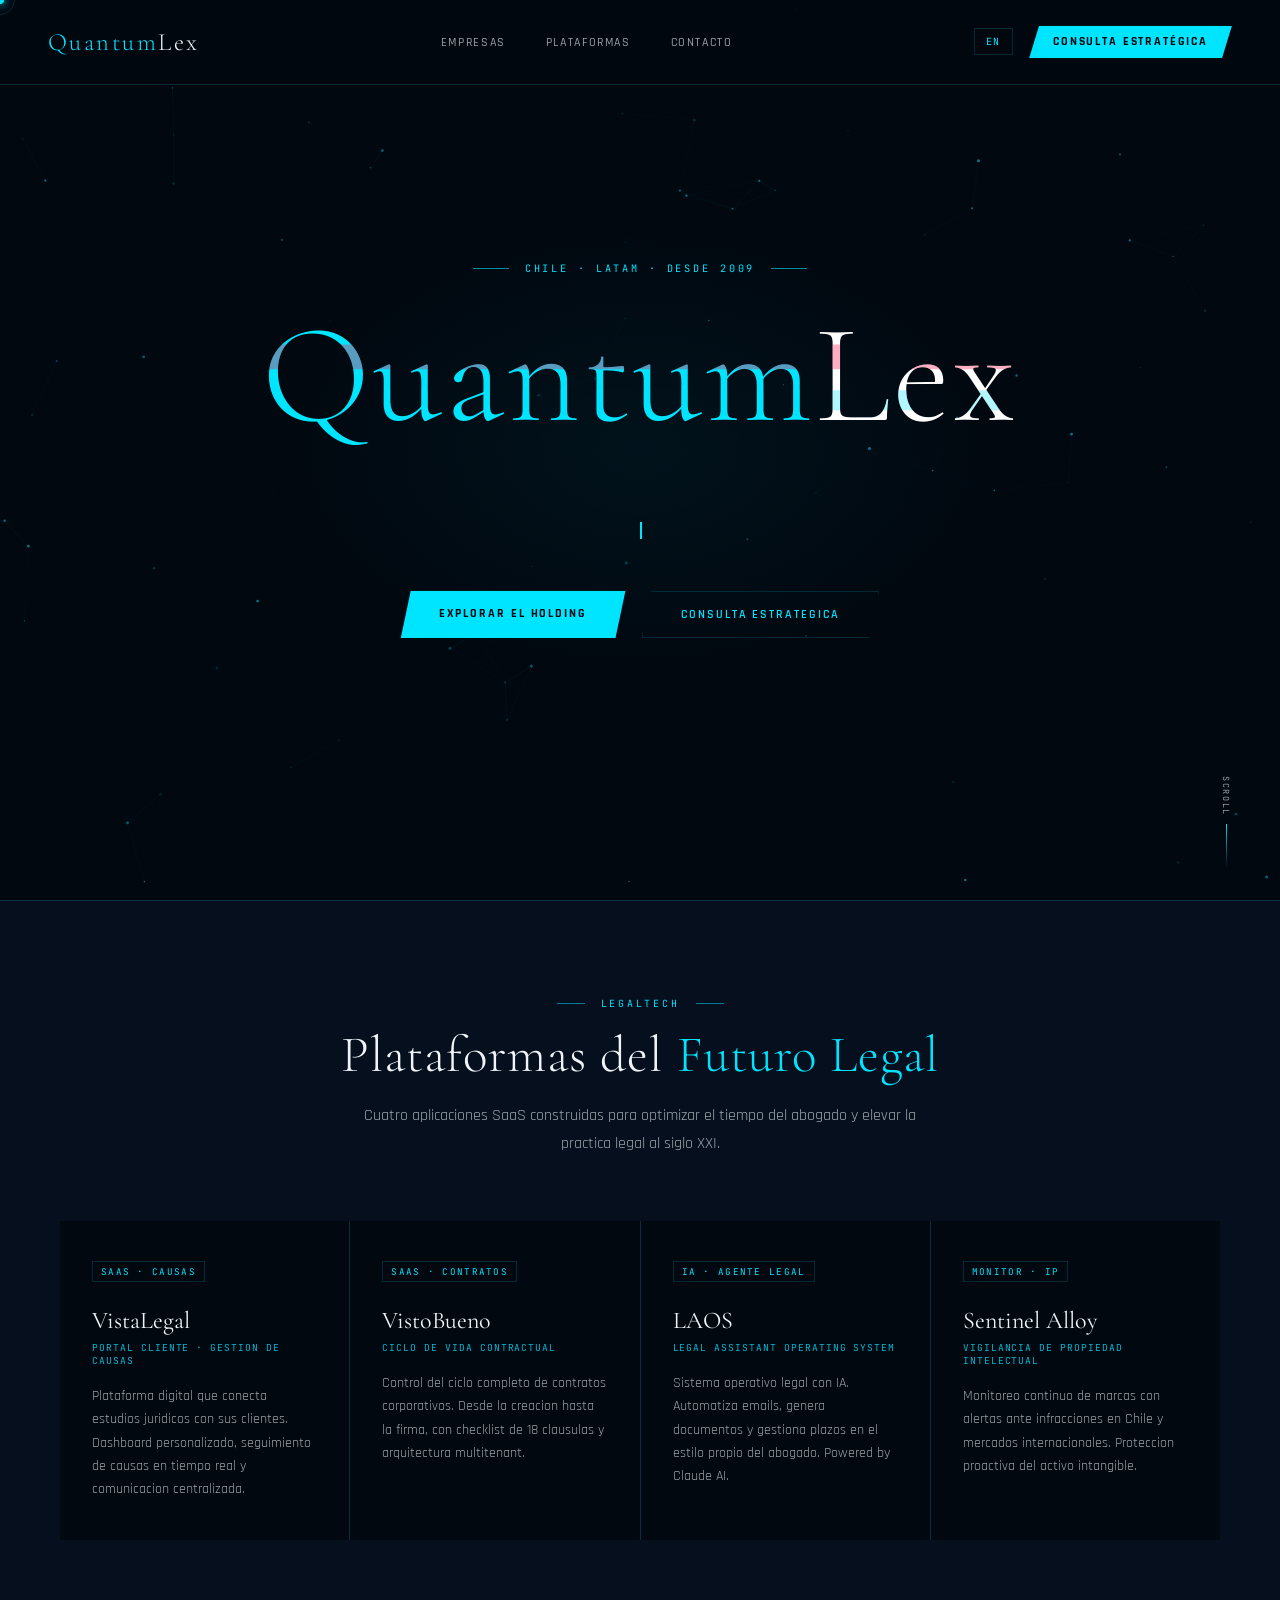
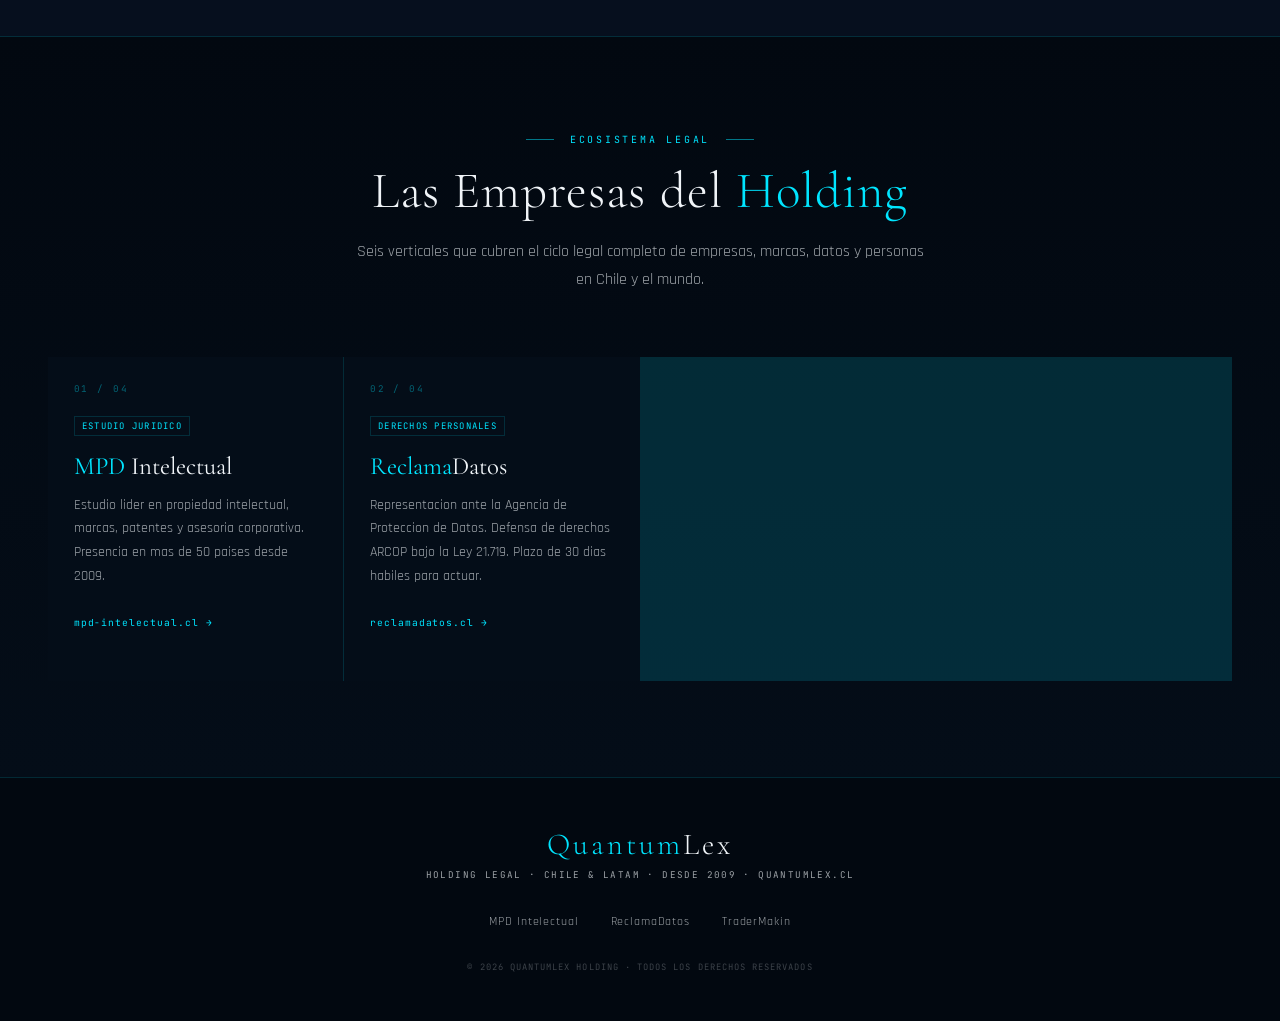
==== commit 58268f79: "Show 4 companies in single row; move platforms section above companies Co-Authored-By: Claude Sonnet" ====
--- a/index.html
+++ b/index.html
@@ -56,6 +56,40 @@
   </div>
 </section>
 
+<!-- APPS -->
+<section class="apps-section" id="apps">
+  <div class="section-eyebrow" id="sec2-eyebrow">LegalTech</div>
+  <h2 class="section-title" id="sec2-title">Plataformas del <span>Futuro Legal</span></h2>
+  <p class="section-desc" id="sec2-desc">Cuatro aplicaciones SaaS construidas para optimizar el tiempo del abogado y elevar la practica legal al siglo XXI.</p>
+
+  <div class="apps-grid">
+    <div class="app-card">
+      <div class="app-tag" id="a1-tag">SaaS · Causas</div>
+      <h3 class="app-name" id="a1-name">VistaLegal</h3>
+      <p class="app-tagline" id="a1-tagline">Portal Cliente · Gestion de Causas</p>
+      <p class="app-desc" id="a1-desc">Plataforma digital que conecta estudios juridicos con sus clientes. Dashboard personalizado, seguimiento de causas en tiempo real y comunicacion centralizada.</p>
+    </div>
+    <div class="app-card">
+      <div class="app-tag" id="a2-tag">SaaS · Contratos</div>
+      <h3 class="app-name" id="a2-name">VistoBueno</h3>
+      <p class="app-tagline" id="a2-tagline">Ciclo de Vida Contractual</p>
+      <p class="app-desc" id="a2-desc">Control del ciclo completo de contratos corporativos. Desde la creacion hasta la firma, con checklist de 18 clausulas y arquitectura multitenant.</p>
+    </div>
+    <div class="app-card">
+      <div class="app-tag" id="a3-tag">IA · Agente Legal</div>
+      <h3 class="app-name" id="a3-name">LAOS</h3>
+      <p class="app-tagline" id="a3-tagline">Legal Assistant Operating System</p>
+      <p class="app-desc" id="a3-desc">Sistema operativo legal con IA. Automatiza emails, genera documentos y gestiona plazos en el estilo propio del abogado. Powered by Claude AI.</p>
+    </div>
+    <div class="app-card">
+      <div class="app-tag" id="a4-tag">Monitor · IP</div>
+      <h3 class="app-name" id="a4-name">Sentinel Alloy</h3>
+      <p class="app-tagline" id="a4-tagline">Vigilancia de Propiedad Intelectual</p>
+      <p class="app-desc" id="a4-desc">Monitoreo continuo de marcas con alertas ante infracciones en Chile y mercados internacionales. Proteccion proactiva del activo intangible.</p>
+    </div>
+  </div>
+</section>
+
 <!-- EMPRESAS -->
 <section class="companies-section" id="empresas">
   <div class="section-eyebrow" id="sec1-eyebrow">Ecosistema Legal</div>
@@ -94,40 +128,6 @@
   </div>
 </section>
 
-<!-- APPS -->
-<section class="apps-section" id="apps">
-  <div class="section-eyebrow" id="sec2-eyebrow">LegalTech</div>
-  <h2 class="section-title" id="sec2-title">Plataformas del <span>Futuro Legal</span></h2>
-  <p class="section-desc" id="sec2-desc">Cuatro aplicaciones SaaS construidas para optimizar el tiempo del abogado y elevar la practica legal al siglo XXI.</p>
-
-  <div class="apps-grid">
-    <div class="app-card">
-      <div class="app-tag" id="a1-tag">SaaS · Causas</div>
-      <h3 class="app-name" id="a1-name">VistaLegal</h3>
-      <p class="app-tagline" id="a1-tagline">Portal Cliente · Gestion de Causas</p>
-      <p class="app-desc" id="a1-desc">Plataforma digital que conecta estudios juridicos con sus clientes. Dashboard personalizado, seguimiento de causas en tiempo real y comunicacion centralizada.</p>
-    </div>
-    <div class="app-card">
-      <div class="app-tag" id="a2-tag">SaaS · Contratos</div>
-      <h3 class="app-name" id="a2-name">VistoBueno</h3>
-      <p class="app-tagline" id="a2-tagline">Ciclo de Vida Contractual</p>
-      <p class="app-desc" id="a2-desc">Control del ciclo completo de contratos corporativos. Desde la creacion hasta la firma, con checklist de 18 clausulas y arquitectura multitenant.</p>
-    </div>
-    <div class="app-card">
-      <div class="app-tag" id="a3-tag">IA · Agente Legal</div>
-      <h3 class="app-name" id="a3-name">LAOS</h3>
-      <p class="app-tagline" id="a3-tagline">Legal Assistant Operating System</p>
-      <p class="app-desc" id="a3-desc">Sistema operativo legal con IA. Automatiza emails, genera documentos y gestiona plazos en el estilo propio del abogado. Powered by Claude AI.</p>
-    </div>
-    <div class="app-card">
-      <div class="app-tag" id="a4-tag">Monitor · IP</div>
-      <h3 class="app-name" id="a4-name">Sentinel Alloy</h3>
-      <p class="app-tagline" id="a4-tagline">Vigilancia de Propiedad Intelectual</p>
-      <p class="app-desc" id="a4-desc">Monitoreo continuo de marcas con alertas ante infracciones en Chile y mercados internacionales. Proteccion proactiva del activo intangible.</p>
-    </div>
-  </div>
-</section>
-
 <!-- FOOTER -->
 <footer id="contacto">
   <div class="footer-logo"><span>Quantum</span>Lex</div>
--- a/assets/css/main.css
+++ b/assets/css/main.css
@@ -458,16 +458,16 @@
 
 .companies-grid {
   display: grid;
-  grid-template-columns: repeat(auto-fit, minmax(300px, 1fr));
+  grid-template-columns: repeat(4, 1fr);
   gap: 1px;
-  max-width: 1160px;
+  max-width: 1400px;
   margin: 0 auto;
   background: var(--cyan-line);
 }
 
 .company-card {
   background: var(--deep2);
-  padding: 2.4rem;
+  padding: 1.6rem;
   position: relative;
   overflow: hidden;
   transition: background 0.35s ease, transform 0.35s ease;
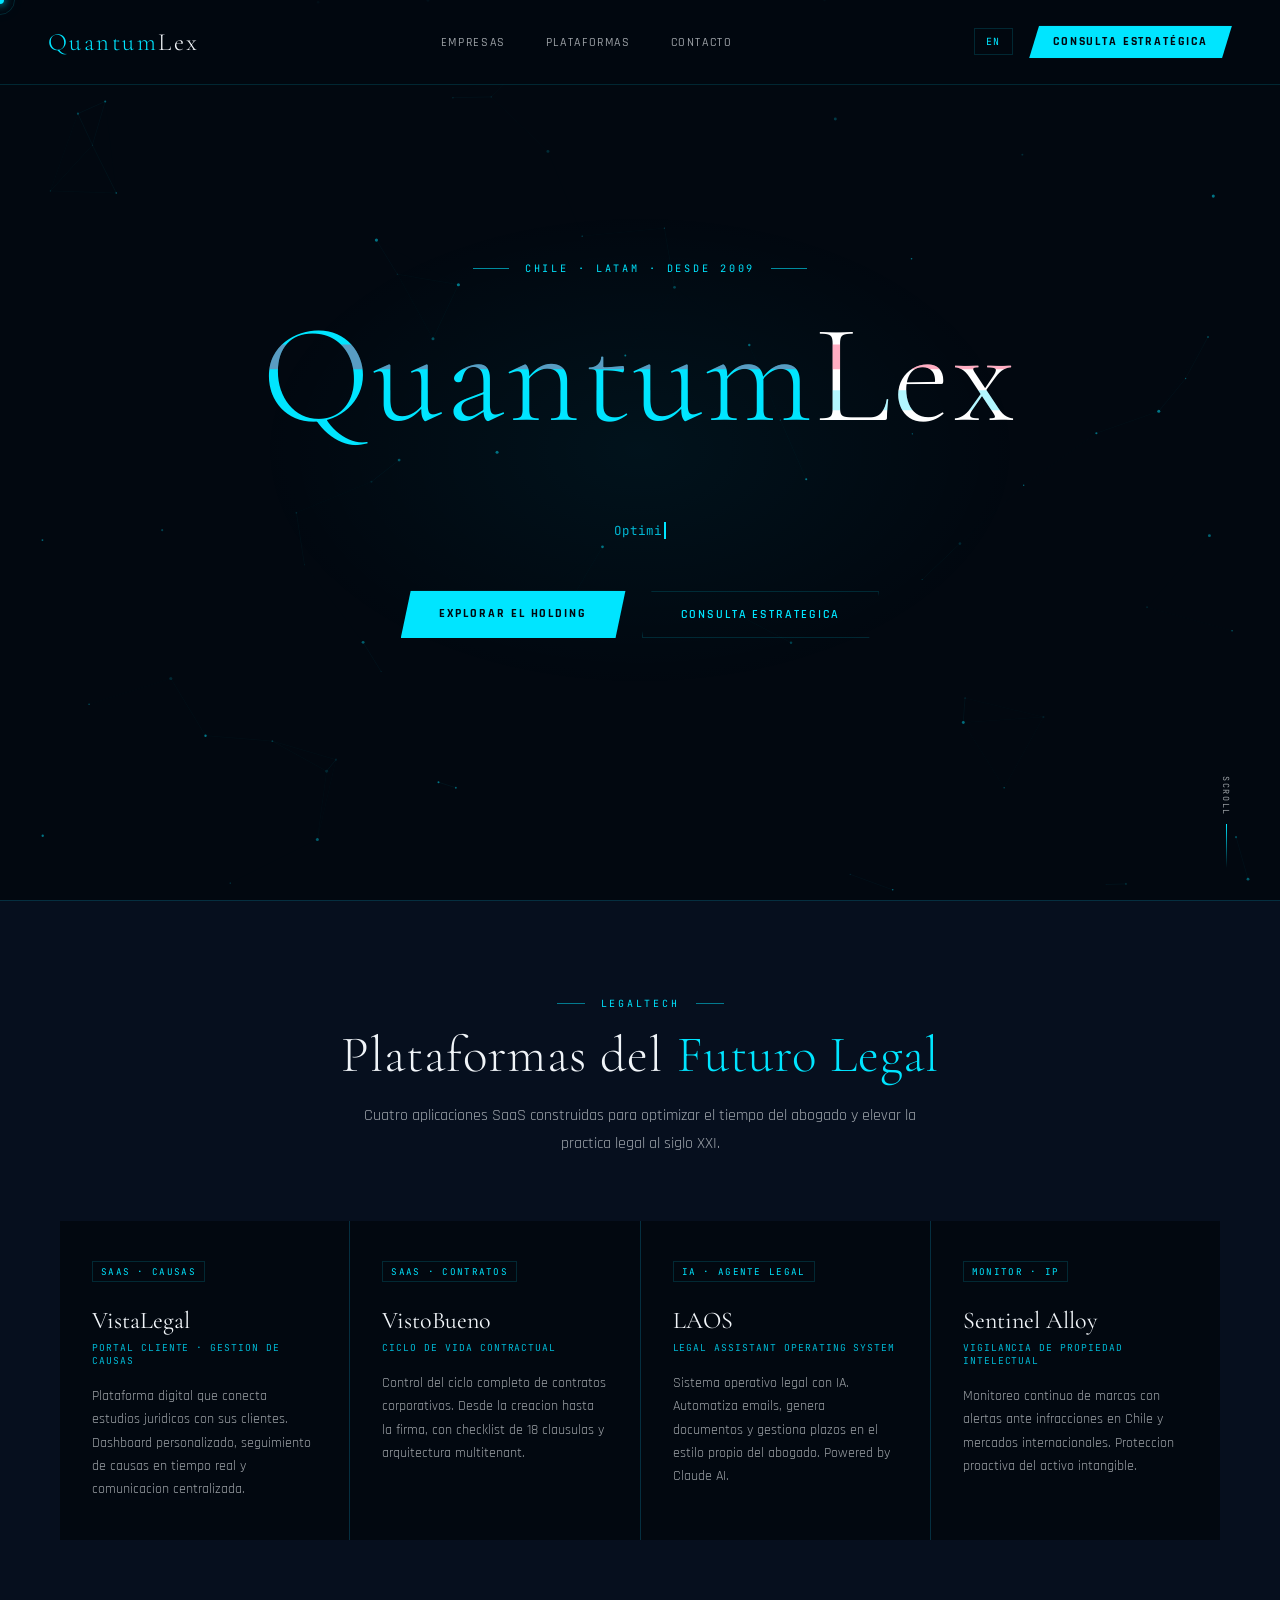
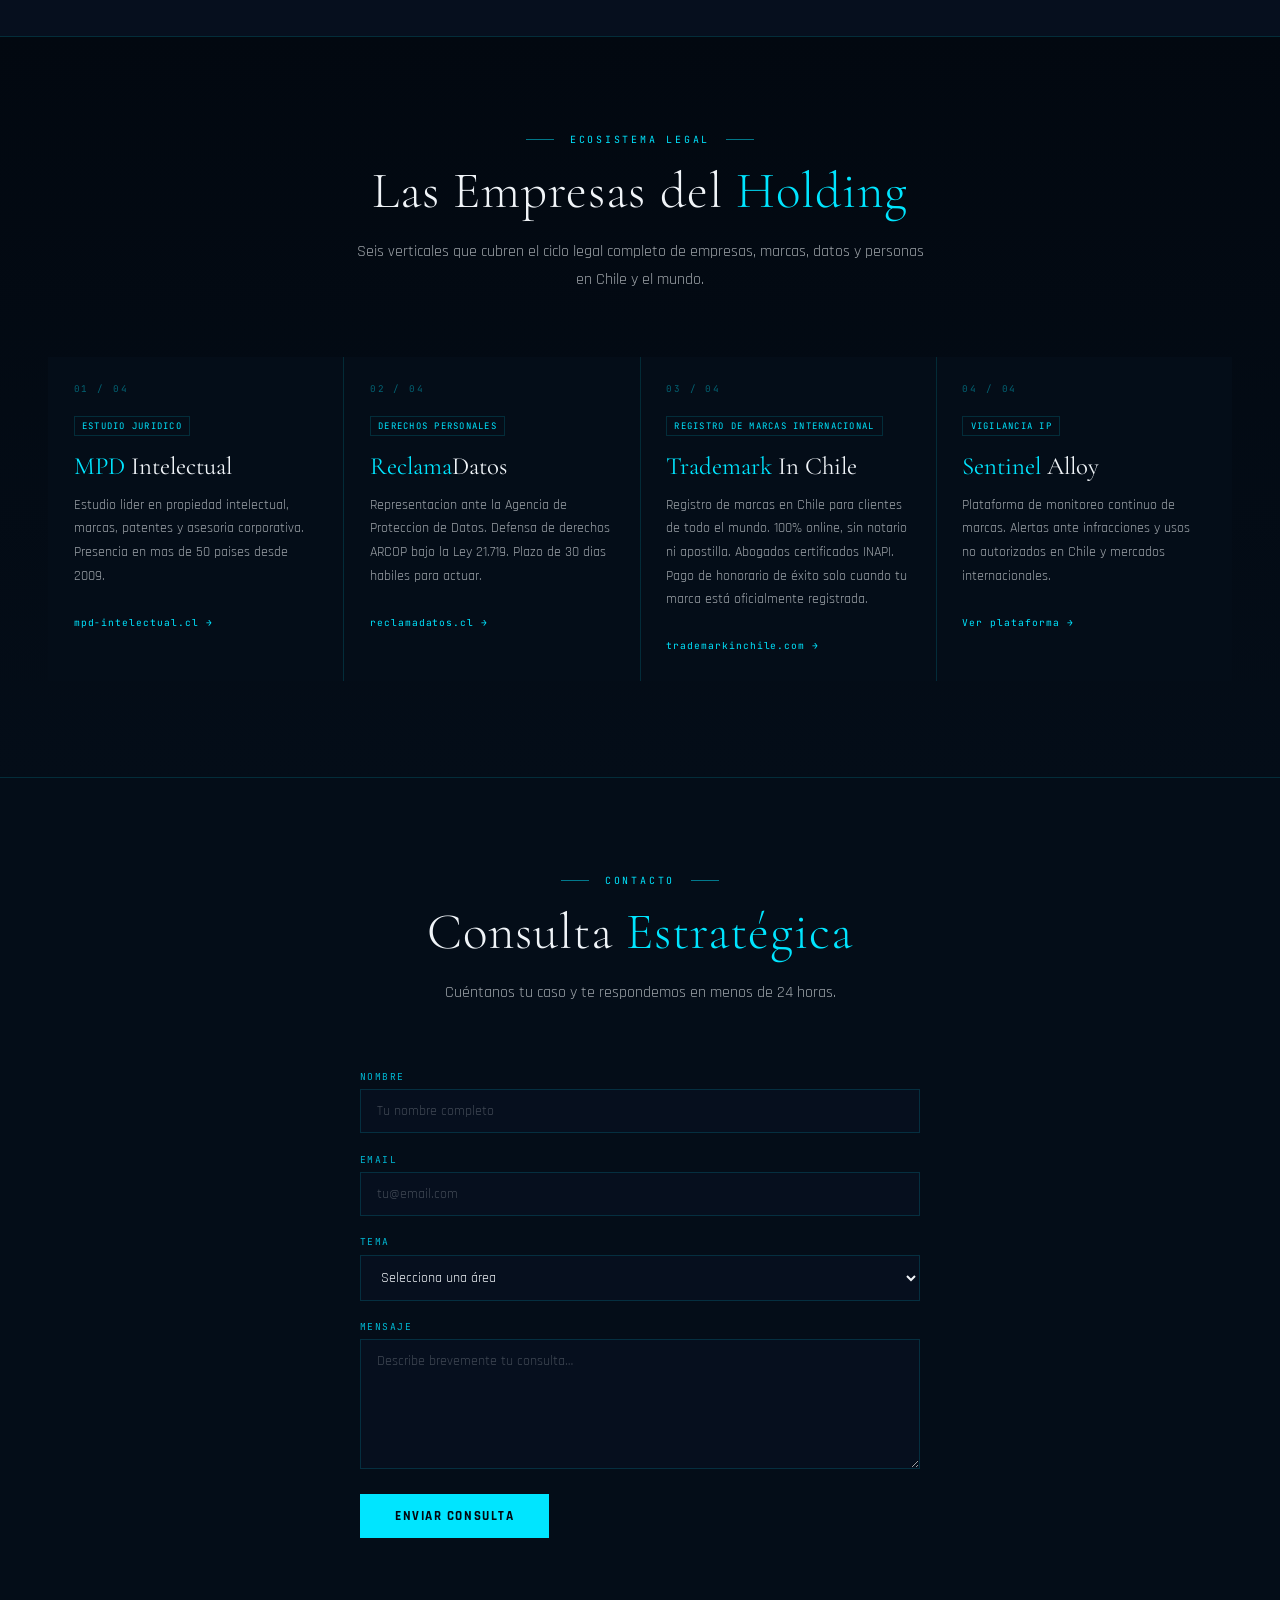
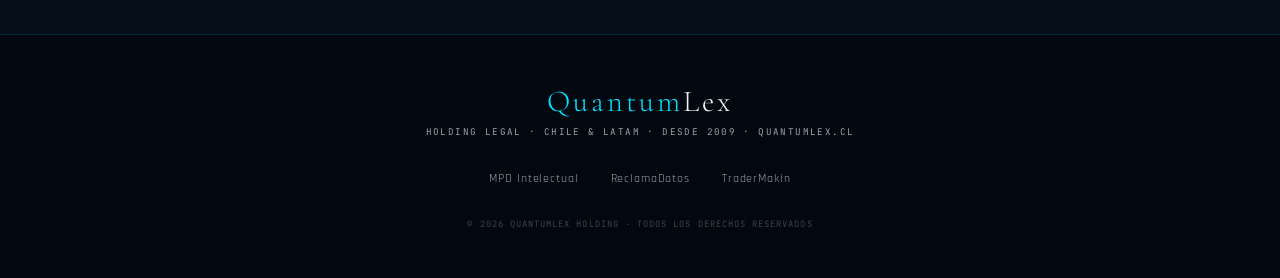
==== commit 6bbf1bc5: "Add contact form section; wire all contact/consulta buttons to it Co-Authored-By: Claude Sonnet 4.6 " ====
--- a/index.html
+++ b/index.html
@@ -128,8 +128,43 @@
   </div>
 </section>
 
+<!-- CONTACTO -->
+<section class="contact-section" id="contacto">
+  <div class="section-eyebrow">Contacto</div>
+  <h2 class="section-title">Consulta <span>Estratégica</span></h2>
+  <p class="section-desc">Cuéntanos tu caso y te respondemos en menos de 24 horas.</p>
+
+  <form class="contact-form" id="contact-form" novalidate>
+    <div>
+      <label for="cf-name">Nombre</label>
+      <input type="text" id="cf-name" name="nombre" placeholder="Tu nombre completo" required>
+    </div>
+    <div>
+      <label for="cf-email">Email</label>
+      <input type="email" id="cf-email" name="email" placeholder="tu@email.com" required>
+    </div>
+    <div>
+      <label for="cf-tema">Tema</label>
+      <select id="cf-tema" name="tema">
+        <option value="">Selecciona una área</option>
+        <option value="marcas">Marcas y Propiedad Intelectual</option>
+        <option value="datos">Protección de Datos</option>
+        <option value="compliance">Compliance</option>
+        <option value="legaltech">LegalTech / Plataformas</option>
+        <option value="otro">Otro</option>
+      </select>
+    </div>
+    <div>
+      <label for="cf-mensaje">Mensaje</label>
+      <textarea id="cf-mensaje" name="mensaje" placeholder="Describe brevemente tu consulta…" required></textarea>
+    </div>
+    <button type="submit" class="btn-send">Enviar consulta</button>
+    <p class="form-success" id="form-success">Mensaje enviado — te contactaremos pronto.</p>
+  </form>
+</section>
+
 <!-- FOOTER -->
-<footer id="contacto">
+<footer>
   <div class="footer-logo"><span>Quantum</span>Lex</div>
   <p class="footer-meta">Holding Legal · Chile & LATAM · Desde 2009 · quantumlex.cl</p>
   <div class="footer-links">
@@ -143,5 +178,14 @@
 <script src="assets/js/particles.js"></script>
 <script src="assets/js/lang.js"></script>
 <script src="assets/js/main.js"></script>
+<script>
+document.getElementById('contact-form').addEventListener('submit', function(e) {
+  e.preventDefault();
+  const success = document.getElementById('form-success');
+  success.style.display = 'block';
+  this.reset();
+  setTimeout(() => { success.style.display = 'none'; }, 5000);
+});
+</script>
 </body>
 </html>
--- a/assets/css/main.css
+++ b/assets/css/main.css
@@ -605,6 +605,84 @@
   color: var(--white-dim);
 }
 
+/* CONTACT FORM */
+.contact-section {
+  background: var(--deep2);
+  border-top: 1px solid var(--cyan-line);
+  padding: 6rem 2rem;
+  text-align: center;
+}
+.contact-form {
+  max-width: 560px;
+  margin: 2.5rem auto 0;
+  display: flex;
+  flex-direction: column;
+  gap: 1.2rem;
+  text-align: left;
+}
+.contact-form label {
+  font-family: var(--font-mono);
+  font-size: 0.6rem;
+  letter-spacing: 0.15em;
+  color: var(--cyan-dim);
+  text-transform: uppercase;
+  display: block;
+  margin-bottom: 0.4rem;
+}
+.contact-form input,
+.contact-form select,
+.contact-form textarea {
+  width: 100%;
+  background: var(--deep3);
+  border: 1px solid var(--cyan-line);
+  color: var(--white);
+  font-family: var(--font-tech);
+  font-size: 0.9rem;
+  padding: 0.75rem 1rem;
+  outline: none;
+  transition: border-color 0.25s, box-shadow 0.25s;
+  box-sizing: border-box;
+}
+.contact-form input::placeholder,
+.contact-form textarea::placeholder {
+  color: rgba(240,244,248,0.25);
+}
+.contact-form input:focus,
+.contact-form select:focus,
+.contact-form textarea:focus {
+  border-color: var(--cyan);
+  box-shadow: 0 0 8px var(--cyan-glow);
+}
+.contact-form select option { background: var(--deep3); }
+.contact-form textarea { resize: vertical; min-height: 130px; }
+.contact-form .btn-send {
+  align-self: flex-start;
+  background: var(--cyan);
+  color: var(--deep);
+  font-family: var(--font-tech);
+  font-size: 0.8rem;
+  font-weight: 700;
+  letter-spacing: 0.12em;
+  text-transform: uppercase;
+  border: none;
+  padding: 0.85rem 2.2rem;
+  cursor: pointer;
+  transition: opacity 0.25s, box-shadow 0.25s;
+}
+.contact-form .btn-send:hover {
+  opacity: 0.85;
+  box-shadow: 0 0 16px var(--cyan-glow);
+}
+.contact-form .form-success {
+  display: none;
+  font-family: var(--font-mono);
+  font-size: 0.7rem;
+  letter-spacing: 0.1em;
+  color: var(--cyan);
+  text-transform: uppercase;
+  margin-top: 0.5rem;
+}
+
 /* FOOTER */
 footer {
   background: var(--deep);
@@ -667,4 +745,6 @@
   .hero-content { padding-top: 5rem; }
   .metrics { flex-wrap: wrap; }
   .companies-section, .apps-section { padding: 4rem 1.5rem; }
-}
+  .contact-section { padding: 4rem 1.5rem; }
+  .contact-form .btn-send { align-self: stretch; text-align: center; }
+}
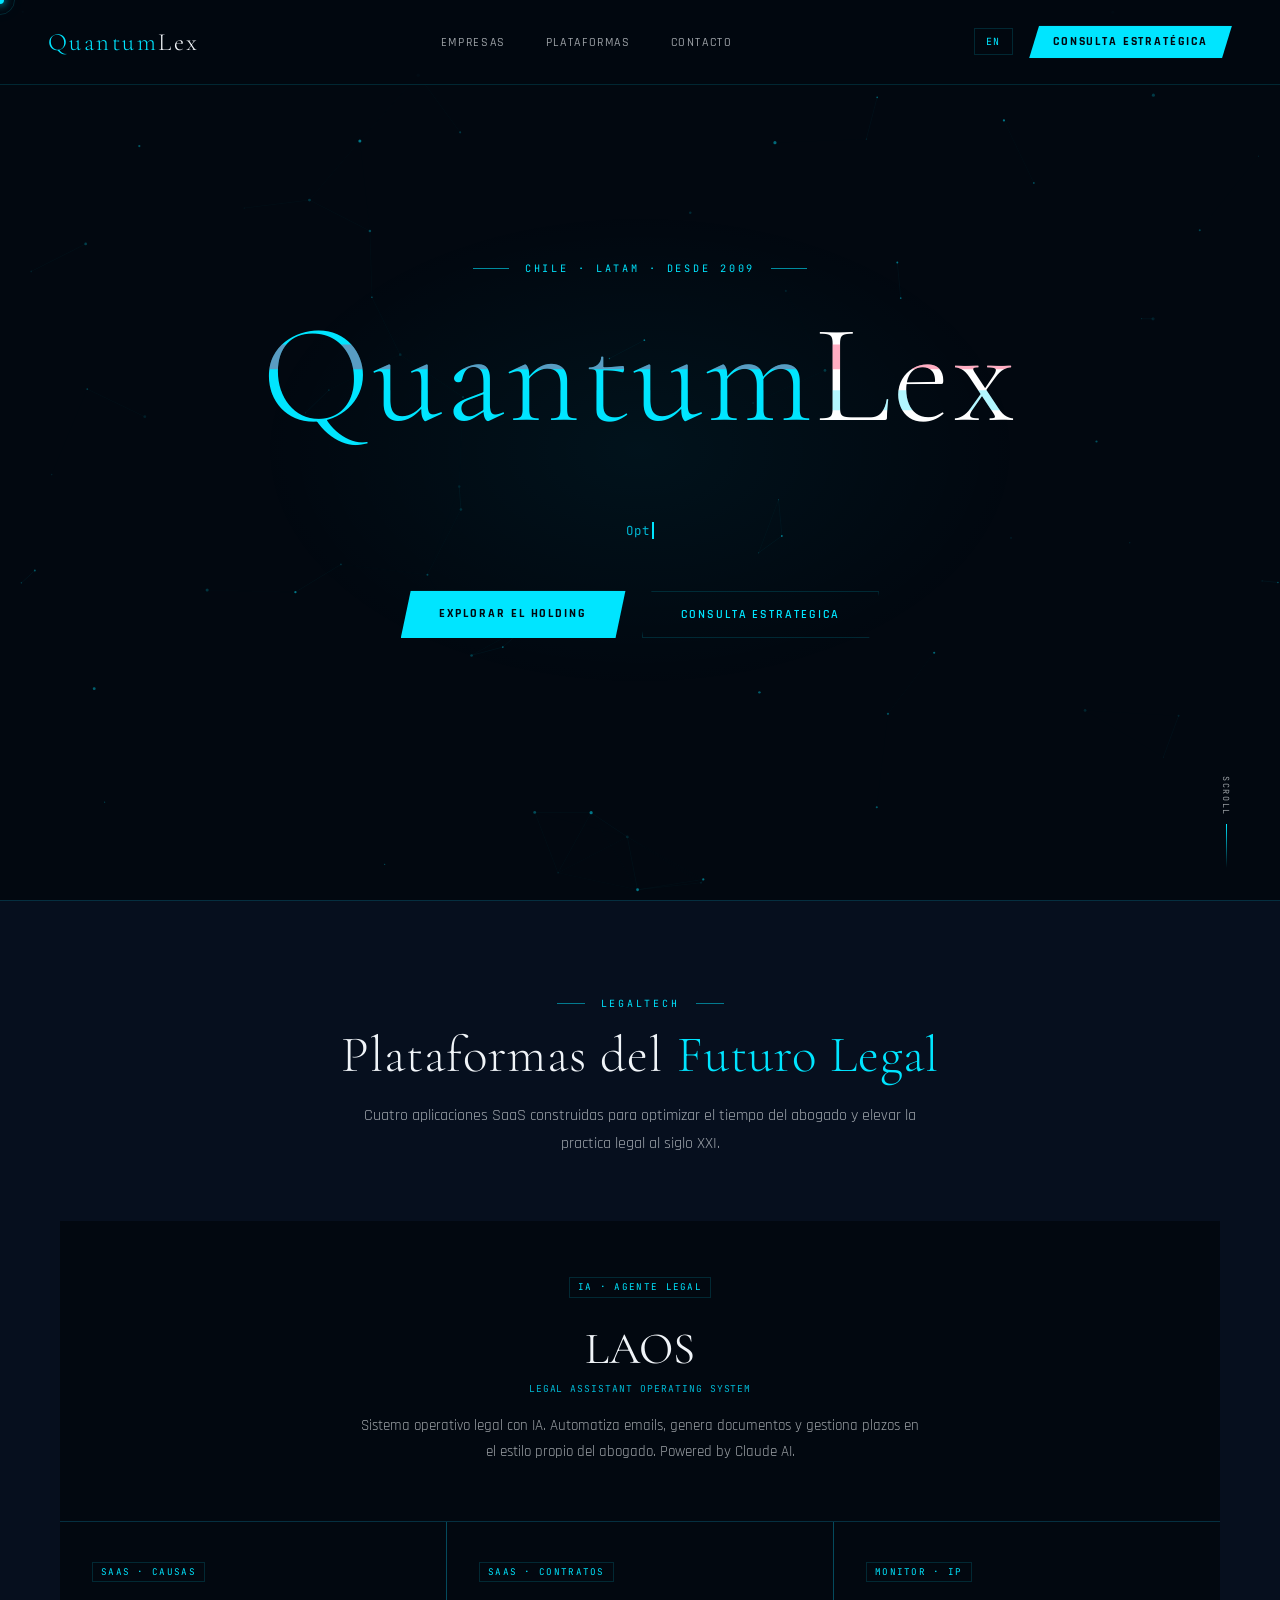
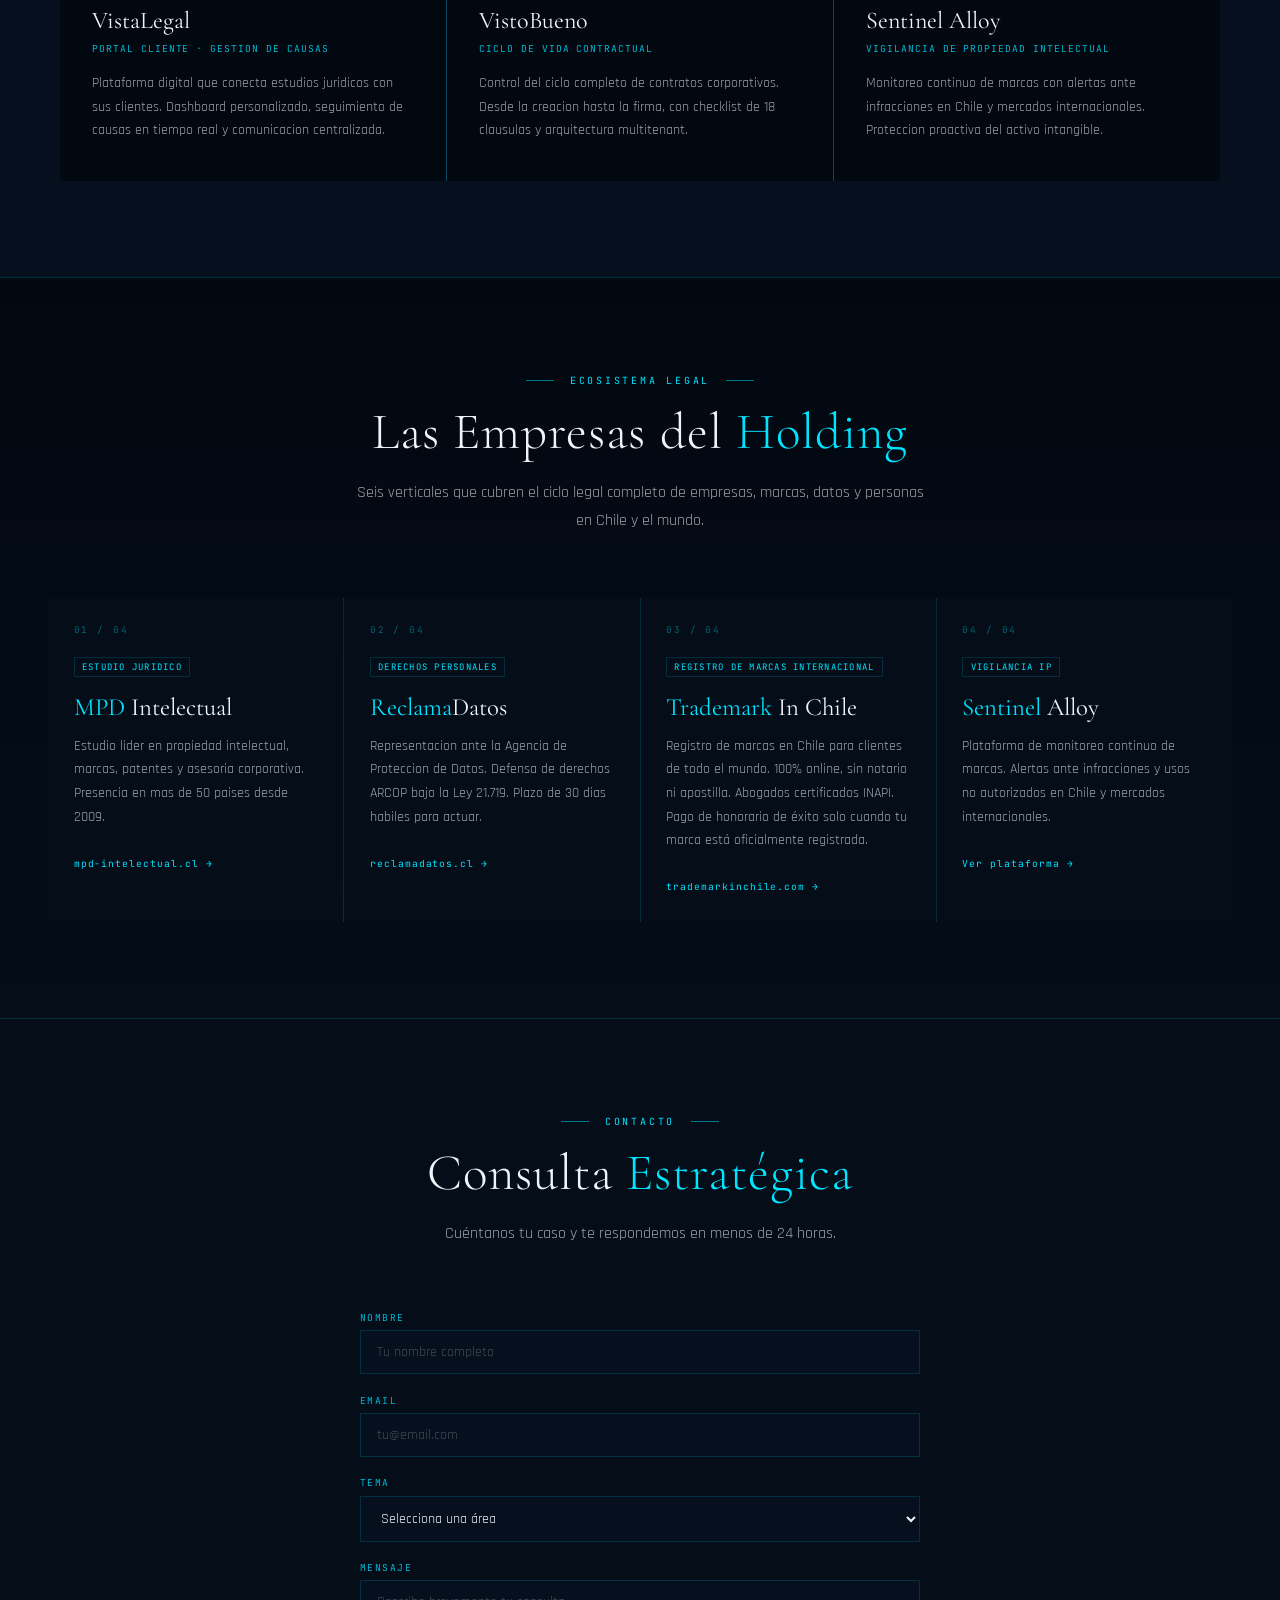
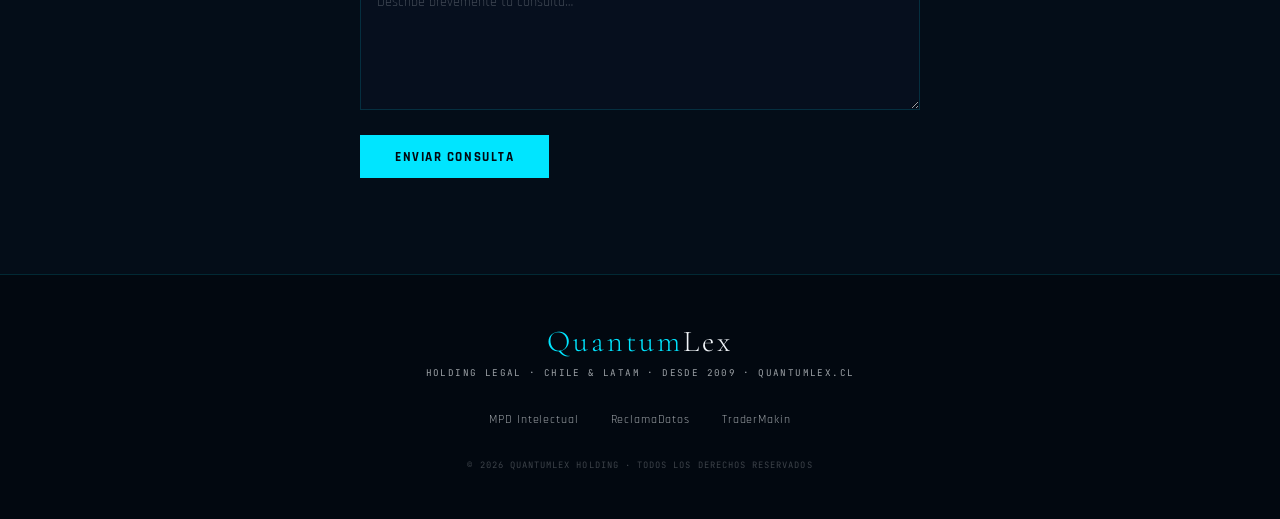
==== commit 57f0877c: "Feature LAOS as large hero card; show other 3 apps in row below Co-Authored-By: Claude Sonnet 4.6 <n" ====
--- a/index.html
+++ b/index.html
@@ -63,29 +63,31 @@
   <p class="section-desc" id="sec2-desc">Cuatro aplicaciones SaaS construidas para optimizar el tiempo del abogado y elevar la practica legal al siglo XXI.</p>
 
   <div class="apps-grid">
-    <div class="app-card">
-      <div class="app-tag" id="a1-tag">SaaS · Causas</div>
-      <h3 class="app-name" id="a1-name">VistaLegal</h3>
-      <p class="app-tagline" id="a1-tagline">Portal Cliente · Gestion de Causas</p>
-      <p class="app-desc" id="a1-desc">Plataforma digital que conecta estudios juridicos con sus clientes. Dashboard personalizado, seguimiento de causas en tiempo real y comunicacion centralizada.</p>
-    </div>
-    <div class="app-card">
-      <div class="app-tag" id="a2-tag">SaaS · Contratos</div>
-      <h3 class="app-name" id="a2-name">VistoBueno</h3>
-      <p class="app-tagline" id="a2-tagline">Ciclo de Vida Contractual</p>
-      <p class="app-desc" id="a2-desc">Control del ciclo completo de contratos corporativos. Desde la creacion hasta la firma, con checklist de 18 clausulas y arquitectura multitenant.</p>
-    </div>
-    <div class="app-card">
+    <div class="app-card app-card--featured">
       <div class="app-tag" id="a3-tag">IA · Agente Legal</div>
       <h3 class="app-name" id="a3-name">LAOS</h3>
       <p class="app-tagline" id="a3-tagline">Legal Assistant Operating System</p>
       <p class="app-desc" id="a3-desc">Sistema operativo legal con IA. Automatiza emails, genera documentos y gestiona plazos en el estilo propio del abogado. Powered by Claude AI.</p>
     </div>
-    <div class="app-card">
-      <div class="app-tag" id="a4-tag">Monitor · IP</div>
-      <h3 class="app-name" id="a4-name">Sentinel Alloy</h3>
-      <p class="app-tagline" id="a4-tagline">Vigilancia de Propiedad Intelectual</p>
-      <p class="app-desc" id="a4-desc">Monitoreo continuo de marcas con alertas ante infracciones en Chile y mercados internacionales. Proteccion proactiva del activo intangible.</p>
+    <div class="apps-row-secondary">
+      <div class="app-card">
+        <div class="app-tag" id="a1-tag">SaaS · Causas</div>
+        <h3 class="app-name" id="a1-name">VistaLegal</h3>
+        <p class="app-tagline" id="a1-tagline">Portal Cliente · Gestion de Causas</p>
+        <p class="app-desc" id="a1-desc">Plataforma digital que conecta estudios juridicos con sus clientes. Dashboard personalizado, seguimiento de causas en tiempo real y comunicacion centralizada.</p>
+      </div>
+      <div class="app-card">
+        <div class="app-tag" id="a2-tag">SaaS · Contratos</div>
+        <h3 class="app-name" id="a2-name">VistoBueno</h3>
+        <p class="app-tagline" id="a2-tagline">Ciclo de Vida Contractual</p>
+        <p class="app-desc" id="a2-desc">Control del ciclo completo de contratos corporativos. Desde la creacion hasta la firma, con checklist de 18 clausulas y arquitectura multitenant.</p>
+      </div>
+      <div class="app-card">
+        <div class="app-tag" id="a4-tag">Monitor · IP</div>
+        <h3 class="app-name" id="a4-name">Sentinel Alloy</h3>
+        <p class="app-tagline" id="a4-tagline">Vigilancia de Propiedad Intelectual</p>
+        <p class="app-desc" id="a4-desc">Monitoreo continuo de marcas con alertas ante infracciones en Chile y mercados internacionales. Proteccion proactiva del activo intangible.</p>
+      </div>
     </div>
   </div>
 </section>
--- a/assets/css/main.css
+++ b/assets/css/main.css
@@ -545,13 +545,19 @@
 }
 
 .apps-grid {
-  display: grid;
-  grid-template-columns: repeat(auto-fit, minmax(255px, 1fr));
+  display: flex;
+  flex-direction: column;
   gap: 1px;
   max-width: 1160px;
   margin: 0 auto;
   background: var(--cyan-line);
 }
+.apps-row-secondary {
+  display: grid;
+  grid-template-columns: repeat(3, 1fr);
+  gap: 1px;
+  background: var(--cyan-line);
+}
 
 .app-card {
   background: var(--deep);
@@ -561,6 +567,16 @@
   transition: background 0.35s ease;
   cursor: pointer;
 }
+.app-card.app-card--featured {
+  padding: 3.5rem 3rem;
+  text-align: center;
+  display: flex;
+  flex-direction: column;
+  align-items: center;
+}
+.app-card.app-card--featured .app-name { font-size: 2.8rem; }
+.app-card.app-card--featured .app-desc  { max-width: 560px; font-size: 0.95rem; }
+
 .app-card::after {
   content: '';
   position: absolute;
@@ -747,4 +763,7 @@
   .companies-section, .apps-section { padding: 4rem 1.5rem; }
   .contact-section { padding: 4rem 1.5rem; }
   .contact-form .btn-send { align-self: stretch; text-align: center; }
-}
+  .apps-row-secondary { grid-template-columns: 1fr; }
+  .app-card.app-card--featured { padding: 2.4rem 1.5rem; text-align: left; align-items: flex-start; }
+  .app-card.app-card--featured .app-name { font-size: 2rem; }
+}
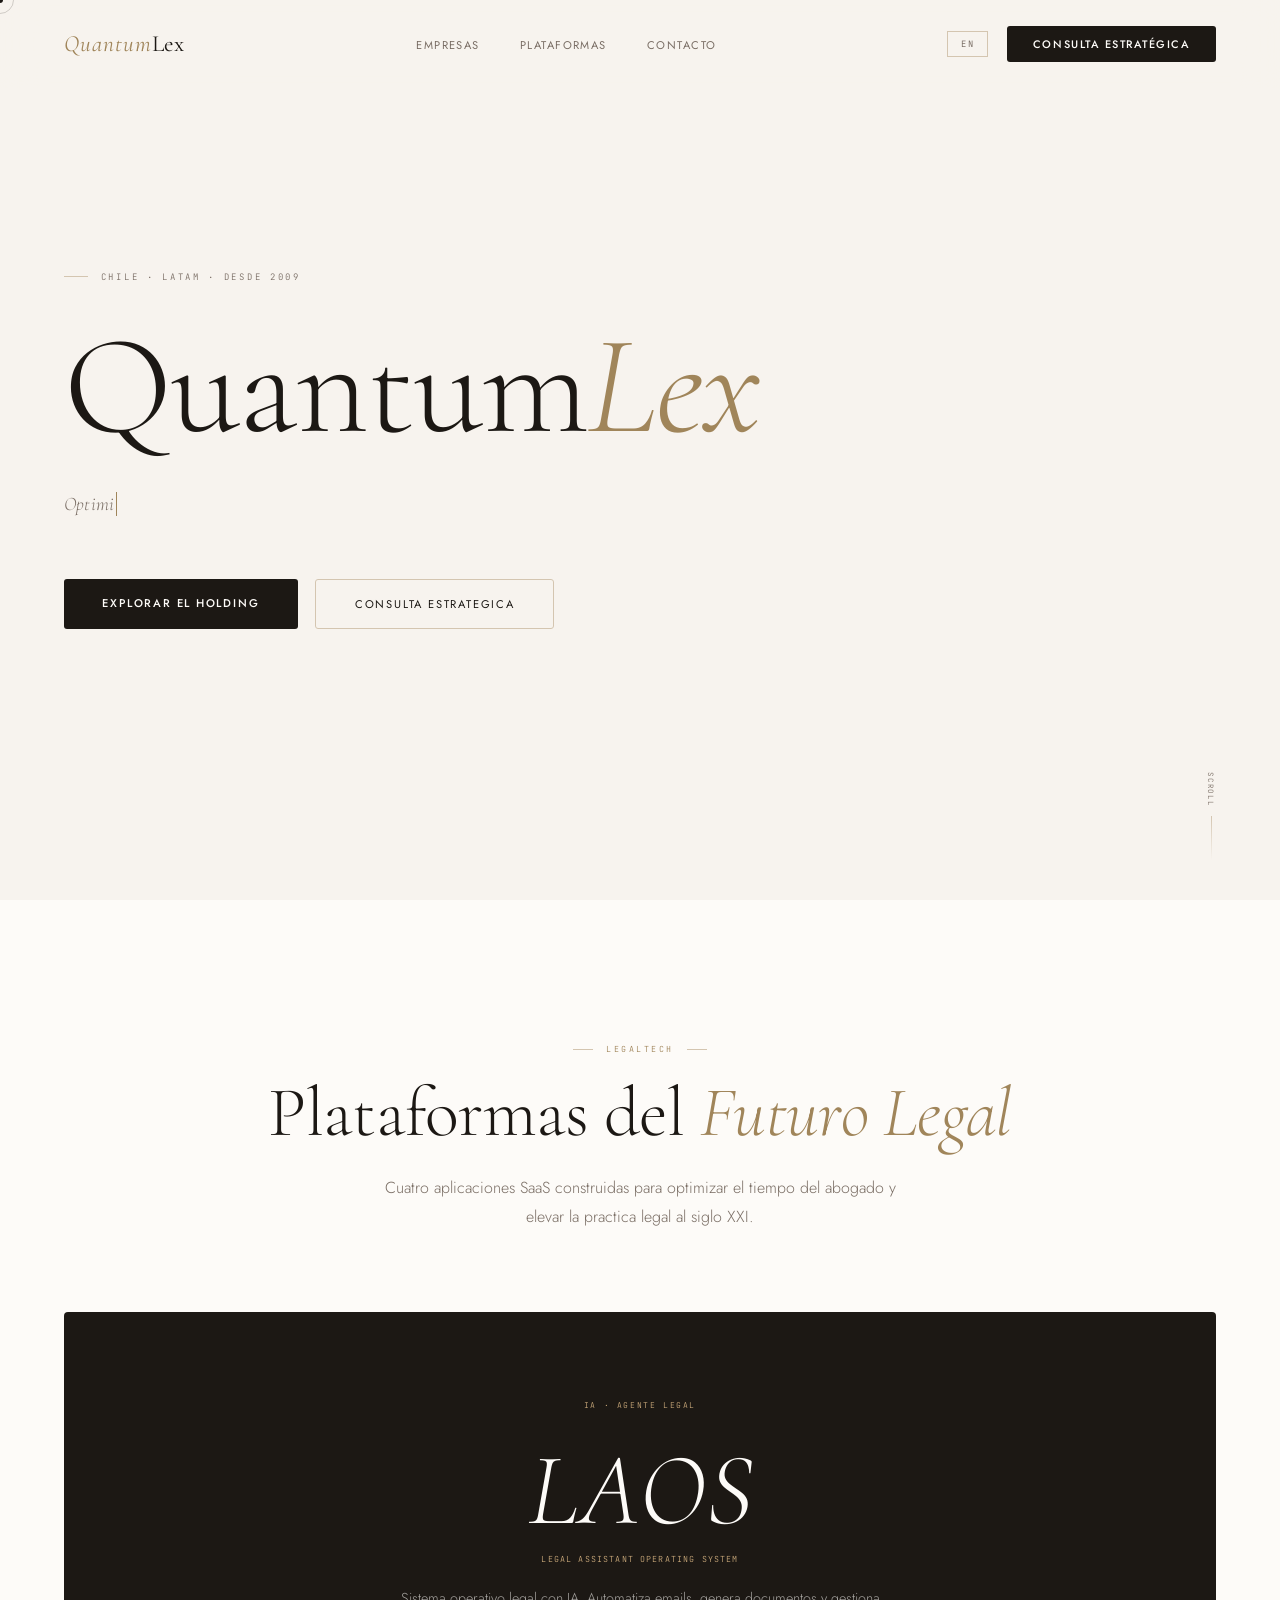
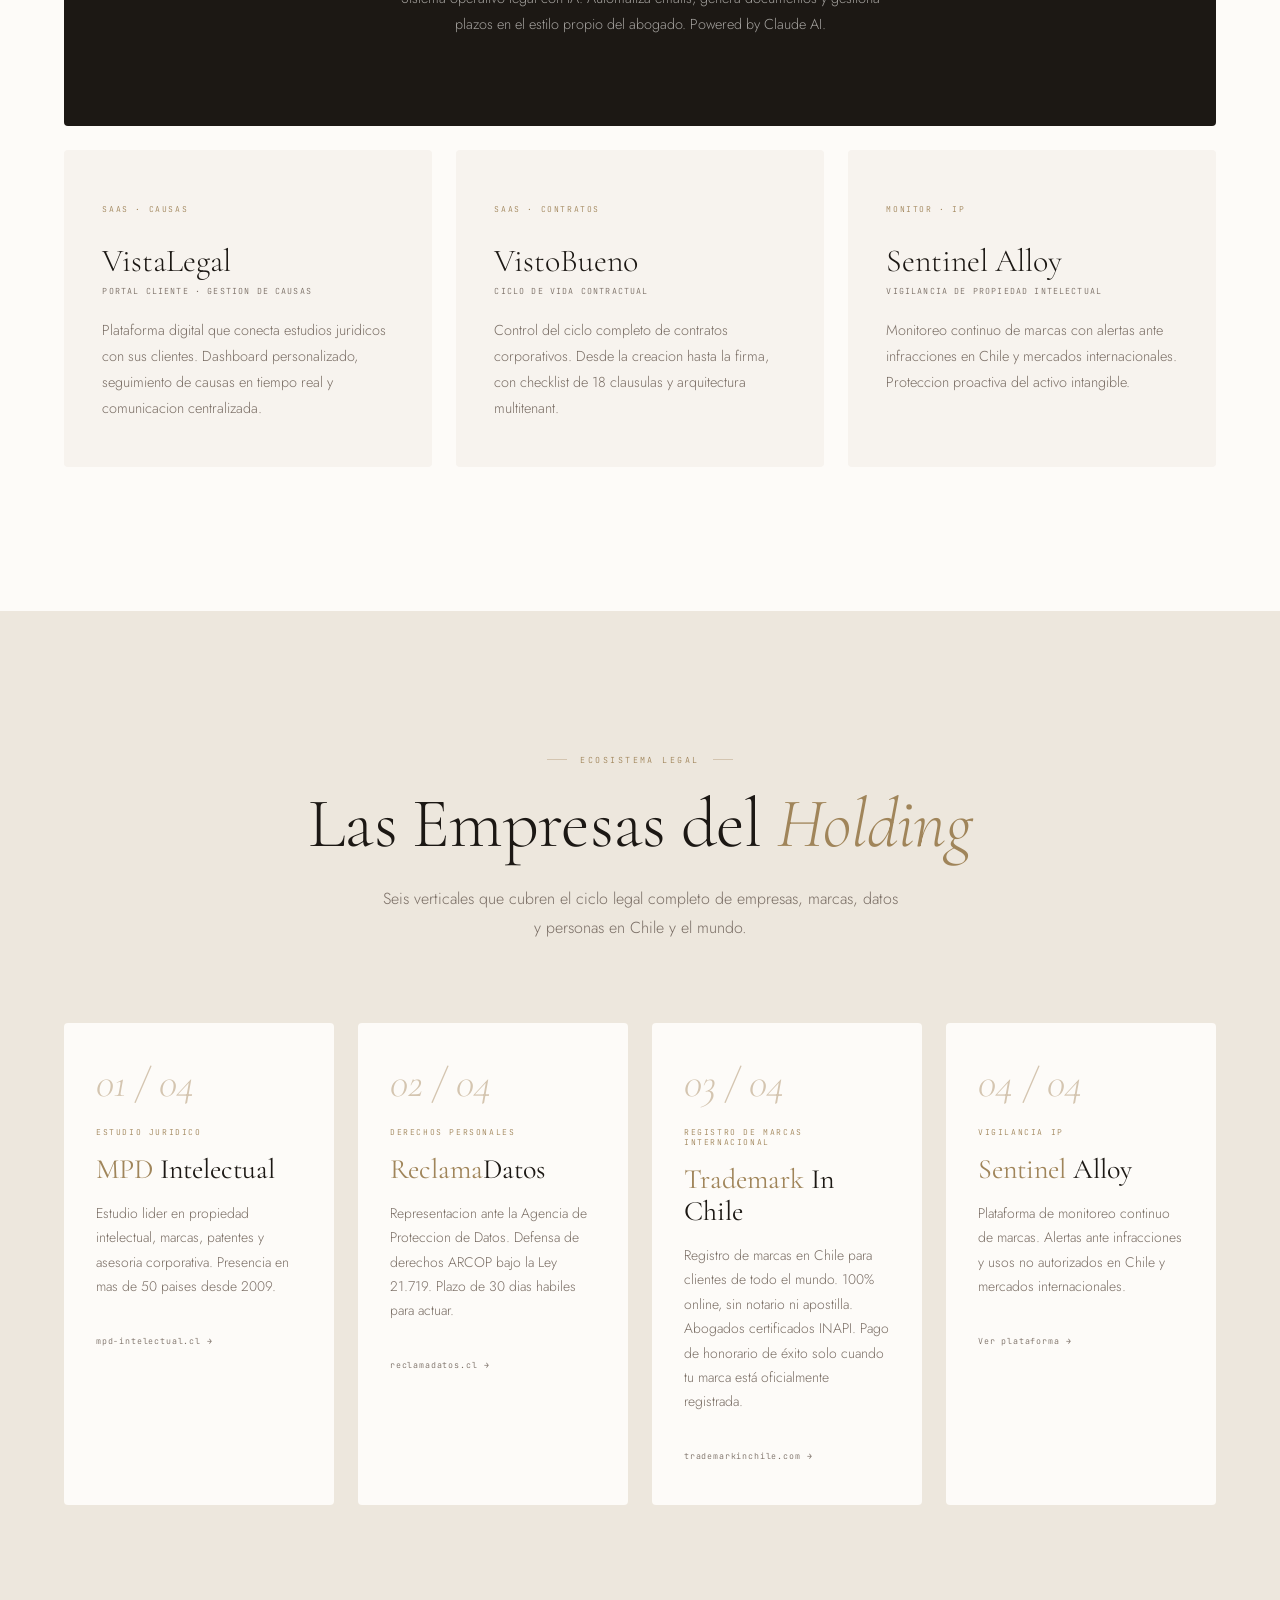
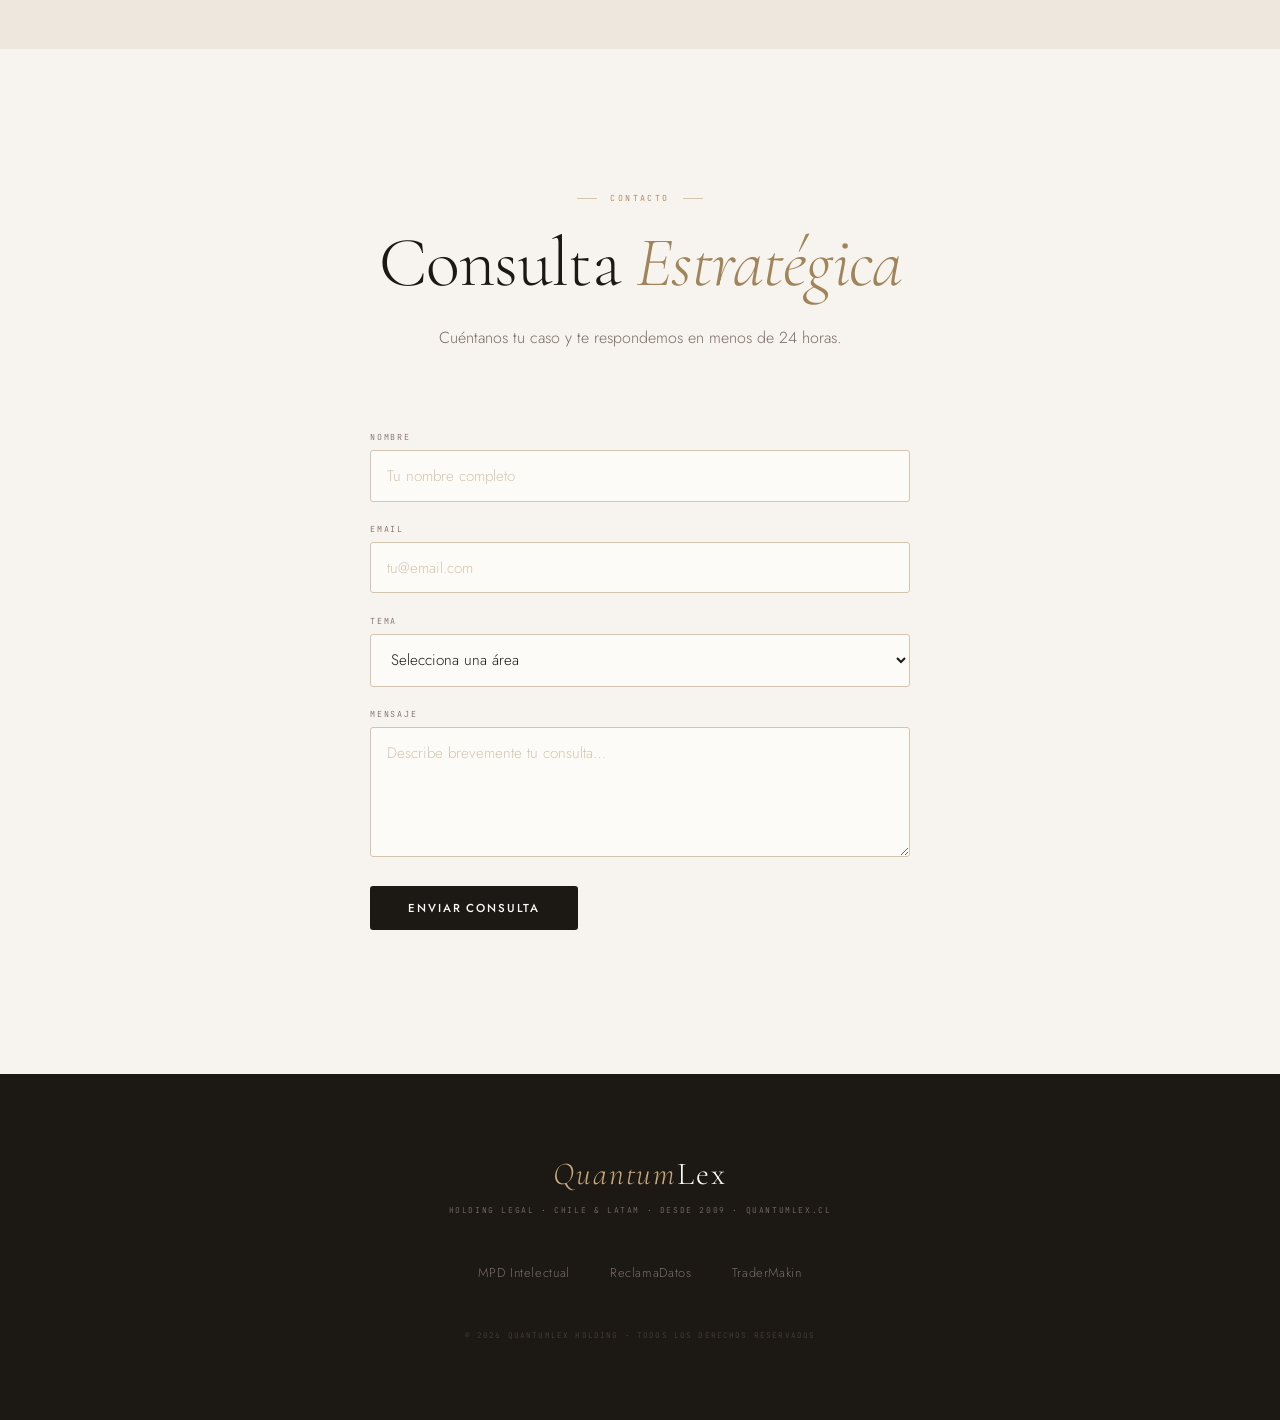
==== commit 0f3677f2: "Rediseño editorial warm-luxury inspirado en chicandcalm.vercel.app - Paleta: cream #F7F3EE / ink #1C" ====
--- a/index.html
+++ b/index.html
@@ -4,7 +4,7 @@
 <meta charset="UTF-8">
 <meta name="viewport" content="width=device-width, initial-scale=1.0">
 <title>QuantumLex — Holding Legal Chile</title>
-<link href="https://fonts.googleapis.com/css2?family=Cormorant+Garamond:wght@300;400;600&family=Rajdhani:wght@400;500;600;700&family=JetBrains+Mono:wght@300;400&display=swap" rel="stylesheet">
+<link href="https://fonts.googleapis.com/css2?family=Cormorant+Garamond:ital,wght@0,300;0,400;0,500;1,300;1,400;1,500&family=Jost:wght@300;400;500&family=JetBrains+Mono:wght@300;400&display=swap" rel="stylesheet">
 <link rel="stylesheet" href="assets/css/main.css">
 </head>
 <body>
--- a/assets/css/main.css
+++ b/assets/css/main.css
@@ -1,47 +1,46 @@
 *,*::before,*::after{margin:0;padding:0;box-sizing:border-box}
 
 :root {
-  --cyan: #00e5ff;
-  --cyan-dim: #00b8d4;
-  --cyan-ghost: rgba(0,229,255,0.07);
-  --cyan-glow: rgba(0,229,255,0.3);
-  --cyan-line: rgba(0,229,255,0.15);
-  --deep: #020810;
-  --deep2: #040d18;
-  --deep3: #060f1e;
-  --white: #f0f4f8;
-  --white-dim: rgba(240,244,248,0.65);
-  --white-ghost: rgba(240,244,248,0.10);
-  --font-display: 'Cormorant Garamond', serif;
-  --font-tech: 'Rajdhani', sans-serif;
-  --font-mono: 'JetBrains Mono', monospace;
+  --cream:        #F7F3EE;
+  --cream-dark:   #EDE7DD;
+  --white:        #FDFBF8;
+  --ink:          #1C1814;
+  --ink-soft:     #3D3530;
+  --muted:        #7A6E65;
+  --sand:         #D4C5B0;
+  --bronze:       #A0855A;
+  --bronze-light: #C9A87A;
+  --font-display: 'Cormorant Garamond', Georgia, serif;
+  --font-body:    'Jost', sans-serif;
+  --font-mono:    'JetBrains Mono', monospace;
+  --ease:         cubic-bezier(0.4, 0, 0.2, 1);
 }
 
 html { scroll-behavior: smooth; }
 
 body {
-  background: var(--deep);
-  color: var(--white);
-  font-family: var(--font-tech);
+  background: var(--cream);
+  color: var(--ink);
+  font-family: var(--font-body);
+  font-weight: 300;
   overflow-x: hidden;
   cursor: none;
 }
 
-/* CURSOR */
+/* ── CURSOR ── */
 .cursor {
   position: fixed;
-  width: 8px; height: 8px;
-  background: var(--cyan);
+  width: 6px; height: 6px;
+  background: var(--ink);
   border-radius: 50%;
   pointer-events: none;
   z-index: 9999;
   transform: translate(-50%,-50%);
-  box-shadow: 0 0 10px var(--cyan), 0 0 22px var(--cyan-glow);
 }
 .cursor-ring {
   position: fixed;
-  width: 30px; height: 30px;
-  border: 1px solid var(--cyan-line);
+  width: 28px; height: 28px;
+  border: 1px solid rgba(28,24,20,0.18);
   border-radius: 50%;
   pointer-events: none;
   z-index: 9998;
@@ -49,16 +48,17 @@
   transition: all 0.14s ease;
 }
 
-/* CANVAS */
+/* ── CANVAS — particles en tonos cálidos, muy sutiles ── */
 #quantum-canvas {
   position: fixed;
   top: 0; left: 0;
   width: 100%; height: 100%;
   z-index: 0;
   pointer-events: none;
-}
-
-/* NAV */
+  opacity: 0.55;
+}
+
+/* ── NAV ── */
 nav {
   position: fixed;
   top: 0; left: 0; right: 0;
@@ -66,39 +66,28 @@
   display: flex;
   align-items: center;
   justify-content: space-between;
-  padding: 1.6rem 3rem;
-  background: rgba(2,8,16,0.85);
-  border-bottom: 1px solid var(--cyan-line);
-  backdrop-filter: blur(16px);
+  padding: 1.6rem 4rem;
+  background: rgba(247,243,238,0.95);
+  backdrop-filter: blur(20px);
   opacity: 0;
   animation: fadeDown 0.8s ease 0.3s forwards;
 }
-
 @keyframes fadeDown {
-  from { opacity: 0; transform: translateY(-16px); }
+  from { opacity: 0; transform: translateY(-12px); }
   to   { opacity: 1; transform: translateY(0); }
 }
 
 .nav-logo {
   font-family: var(--font-display);
-  font-size: 1.55rem;
-  font-weight: 300;
-  letter-spacing: 0.1em;
-  color: var(--white);
+  font-size: 1.45rem;
+  font-weight: 400;
+  letter-spacing: 0.04em;
+  color: var(--ink);
   text-decoration: none;
 }
-.nav-logo span { color: var(--cyan); }
-
-.nav-tag {
-  font-family: var(--font-mono);
-  font-size: 0.55rem;
-  color: var(--cyan);
-  border: 1px solid var(--cyan-line);
-  padding: 0.18rem 0.45rem;
-  letter-spacing: 0.14em;
-  text-transform: uppercase;
-  margin-left: 0.7rem;
-  vertical-align: middle;
+.nav-logo span {
+  color: var(--bronze);
+  font-style: italic;
 }
 
 .nav-links {
@@ -106,297 +95,204 @@
   gap: 2.5rem;
   list-style: none;
 }
-
 .nav-links a {
-  font-family: var(--font-tech);
-  font-size: 0.78rem;
-  font-weight: 500;
+  font-family: var(--font-body);
+  font-size: 0.7rem;
+  font-weight: 400;
   letter-spacing: 0.13em;
   text-transform: uppercase;
-  color: var(--white-dim);
+  color: var(--muted);
   text-decoration: none;
   transition: color 0.25s;
-  position: relative;
-}
-.nav-links a::after {
-  content: '';
-  position: absolute;
-  bottom: -3px; left: 0;
-  width: 0; height: 1px;
-  background: var(--cyan);
-  transition: width 0.3s ease;
-}
-.nav-links a:hover { color: var(--cyan); }
-.nav-links a:hover::after { width: 100%; }
+}
+.nav-links a:hover { color: var(--ink); }
+
+.nav-right {
+  display: flex;
+  align-items: center;
+  gap: 1.2rem;
+}
+
+.lang-toggle {
+  font-family: var(--font-mono);
+  font-size: 0.55rem;
+  letter-spacing: 0.18em;
+  color: var(--muted);
+  background: transparent;
+  border: 1px solid var(--sand);
+  padding: 0.4rem 0.8rem;
+  cursor: pointer;
+  transition: all 0.2s;
+}
+.lang-toggle:hover {
+  color: var(--ink);
+  border-color: var(--ink);
+}
 
 .nav-cta {
-  font-family: var(--font-tech);
-  font-size: 0.72rem;
-  font-weight: 700;
-  letter-spacing: 0.16em;
-  text-transform: uppercase;
-  color: var(--deep);
-  background: var(--cyan);
-  padding: 0.55rem 1.5rem;
+  font-family: var(--font-body);
+  font-size: 0.68rem;
+  font-weight: 500;
+  letter-spacing: 0.14em;
+  text-transform: uppercase;
+  color: var(--white);
+  background: var(--ink);
+  padding: 0.65rem 1.6rem;
   text-decoration: none;
-  clip-path: polygon(10px 0%,100% 0%,calc(100% - 10px) 100%,0% 100%);
-  transition: all 0.25s ease;
-  box-shadow: 0 0 24px var(--cyan-glow);
-}
-.nav-cta:hover {
-  background: #e0f7fa;
-  box-shadow: 0 0 40px var(--cyan-glow);
-}
-
-.nav-right {
-  display: flex;
-  align-items: center;
-  gap: 1rem;
-}
-
-.lang-toggle {
-  font-family: var(--font-mono);
-  font-size: 0.62rem;
-  font-weight: 400;
-  letter-spacing: 0.16em;
-  color: var(--cyan);
-  background: transparent;
-  border: 1px solid var(--cyan-line);
-  padding: 0.38rem 0.7rem;
-  cursor: pointer;
-  transition: all 0.25s ease;
-}
-.lang-toggle:hover {
-  background: var(--cyan-ghost);
-  border-color: rgba(0,229,255,0.4);
-}
-
-/* HERO */
+  border-radius: 3px;
+  transition: opacity 0.25s;
+}
+.nav-cta:hover { opacity: 0.8; }
+
+/* ── HERO ── */
 .hero {
   position: relative;
   min-height: 100vh;
   display: flex;
   flex-direction: column;
-  align-items: center;
+  align-items: flex-start;
   justify-content: center;
   z-index: 1;
-  padding: 0 2rem;
-}
-
-.hero-ambient {
-  position: absolute;
-  top: 50%; left: 50%;
-  transform: translate(-50%, -50%);
-  width: 800px; height: 500px;
-  background: radial-gradient(ellipse, rgba(0,229,255,0.05) 0%, transparent 68%);
-  pointer-events: none;
-  animation: ambientPulse 7s ease-in-out infinite;
-}
-
-@keyframes ambientPulse {
-  0%,100% { opacity: 0.7; transform: translate(-50%,-50%) scale(1); }
-  50%      { opacity: 1;   transform: translate(-50%,-50%) scale(1.08); }
-}
-
-/* HERO CONTENT */
+  padding: 0 4rem;
+  background: var(--cream);
+}
+
+.hero-ambient { display: none; }
+
 .hero-content {
   position: relative;
   z-index: 2;
-  text-align: center;
-  max-width: 960px;
+  text-align: left;
+  max-width: 820px;
   display: flex;
   flex-direction: column;
-  align-items: center;
-  gap: 0;
+  align-items: flex-start;
 }
 
 .eyebrow {
   font-family: var(--font-mono);
-  font-size: 0.64rem;
-  letter-spacing: 0.28em;
-  text-transform: uppercase;
-  color: var(--cyan);
+  font-size: 0.56rem;
+  letter-spacing: 0.3em;
+  text-transform: uppercase;
+  color: var(--muted);
   margin-bottom: 2.4rem;
   opacity: 0;
   animation: fadeUp 0.7s ease 0.8s forwards;
   display: flex;
   align-items: center;
-  gap: 1rem;
-}
-.eyebrow::before, .eyebrow::after {
+  gap: 0.8rem;
+}
+.eyebrow::before {
   content: '';
   display: block;
-  width: 36px; height: 1px;
-  background: var(--cyan);
-  opacity: 0.6;
+  width: 24px; height: 1px;
+  background: var(--sand);
 }
 
 .hero-title {
   font-family: var(--font-display);
-  font-size: clamp(5rem, 11vw, 10rem);
-  font-weight: 300;
-  line-height: 0.88;
-  letter-spacing: 0.02em;
-  color: var(--white);
-  margin-bottom: 0.6em;
+  font-size: clamp(5.5rem, 11vw, 10rem);
+  font-weight: 300;
+  line-height: 0.93;
+  letter-spacing: -0.01em;
+  color: var(--ink);
+  margin-bottom: 2.5rem;
   opacity: 0;
   animation: titleReveal 1.1s cubic-bezier(0.16,1,0.3,1) 1s forwards;
 }
-
 @keyframes titleReveal {
-  from { opacity: 0; transform: translateY(36px); }
+  from { opacity: 0; transform: translateY(40px); }
   to   { opacity: 1; transform: translateY(0); }
 }
 
-.hero-title .ql { color: var(--cyan); }
-.hero-title .ql .ql-lex { color: #fff; }
-
-/* Glitch — only on QuantumLex text */
-.hero-title .ql {
-  position: relative;
-  display: inline-block;
-}
+/* Sin glitch en fondo claro */
 .hero-title .ql::before,
-.hero-title .ql::after {
-  content: attr(data-text);
-  position: absolute;
-  top: 0; left: 0;
-  width: 100%;
-  color: var(--cyan);
-}
-.hero-title .ql::before {
-  color: rgba(255,20,80,0.35);
-  animation: glitch1 5s infinite;
-  clip-path: polygon(0 25%, 100% 25%, 100% 45%, 0 45%);
-}
-.hero-title .ql::after {
-  color: rgba(0,229,255,0.3);
-  animation: glitch2 5s infinite;
-  clip-path: polygon(0 62%, 100% 62%, 100% 78%, 0 78%);
-}
-@keyframes glitch1 {
-  0%,88%,100% { transform: translate(0); opacity: 0; }
-  90% { transform: translate(-4px,1px); opacity: 1; }
-  93% { transform: translate(3px,-1px); opacity: 0.7; }
-  96% { transform: translate(-2px,0); opacity: 0; }
-}
-@keyframes glitch2 {
-  0%,89%,100% { transform: translate(0); opacity: 0; }
-  91% { transform: translate(4px,1px); opacity: 1; }
-  94% { transform: translate(-3px,-1px); opacity: 0.6; }
-  97% { transform: translate(1px,0); opacity: 0; }
-}
-
-.hero-line {
-  font-family: var(--font-tech);
-  font-size: clamp(1rem, 2vw, 1.25rem);
-  font-weight: 400;
-  letter-spacing: 0.06em;
-  color: var(--white-dim);
-  margin-bottom: 3rem;
-  opacity: 0;
-  animation: fadeUp 0.7s ease 1.5s forwards;
-}
-
-.hero-line strong {
-  color: var(--white);
-  font-weight: 600;
-}
-
-/* Typewriter */
+.hero-title .ql::after { display: none; }
+
+.hero-title .ql { color: var(--ink); }
+.hero-title .ql .ql-lex {
+  color: var(--bronze);
+  font-style: italic;
+}
+
+/* Typewriter en serif itálica */
 .typewriter-row {
-  font-family: var(--font-mono);
-  font-size: 0.78rem;
-  color: var(--cyan-dim);
-  letter-spacing: 0.08em;
-  height: 1.4em;
-  margin-bottom: 3.2rem;
+  font-family: var(--font-display);
+  font-size: 1.2rem;
+  font-style: italic;
+  color: var(--muted);
+  letter-spacing: 0.01em;
+  height: 1.6em;
+  margin-bottom: 3.5rem;
   opacity: 0;
   animation: fadeUp 0.7s ease 1.7s forwards;
 }
-.tw { border-right: 2px solid var(--cyan); padding-right: 2px; }
+.tw { border-right: 1px solid var(--bronze); padding-right: 2px; }
 
 /* CTAs */
 .hero-ctas {
   display: flex;
-  gap: 1rem;
-  justify-content: center;
+  gap: 1.1rem;
   flex-wrap: wrap;
   opacity: 0;
   animation: fadeUp 0.7s ease 1.9s forwards;
 }
 
 .btn-primary {
-  font-family: var(--font-tech);
-  font-size: 0.76rem;
-  font-weight: 700;
+  font-family: var(--font-body);
+  font-size: 0.7rem;
+  font-weight: 500;
   letter-spacing: 0.16em;
   text-transform: uppercase;
-  color: var(--deep);
-  background: var(--cyan);
-  padding: 0.95rem 2.4rem;
+  color: var(--white);
+  background: var(--ink);
+  padding: 1rem 2.4rem;
   text-decoration: none;
-  clip-path: polygon(10px 0%,100% 0%,calc(100% - 10px) 100%,0% 100%);
-  transition: all 0.28s ease;
-  box-shadow: 0 0 28px var(--cyan-glow);
-  position: relative;
-  overflow: hidden;
-}
-.btn-primary::after {
-  content: '';
-  position: absolute;
-  top: 0; left: -100%;
-  width: 100%; height: 100%;
-  background: linear-gradient(90deg,transparent,rgba(255,255,255,0.25),transparent);
-  transition: left 0.45s ease;
-}
-.btn-primary:hover::after { left: 100%; }
-.btn-primary:hover { box-shadow: 0 0 50px var(--cyan-glow); transform: translateY(-2px); }
+  border-radius: 3px;
+  transition: opacity 0.25s;
+}
+.btn-primary:hover { opacity: 0.8; }
 
 .btn-ghost {
-  font-family: var(--font-tech);
-  font-size: 0.76rem;
-  font-weight: 600;
+  font-family: var(--font-body);
+  font-size: 0.7rem;
+  font-weight: 400;
   letter-spacing: 0.16em;
   text-transform: uppercase;
-  color: var(--cyan);
+  color: var(--ink);
   background: transparent;
-  padding: 0.95rem 2.4rem;
+  padding: 1rem 2.4rem;
   text-decoration: none;
-  border: 1px solid var(--cyan-line);
-  clip-path: polygon(10px 0%,100% 0%,calc(100% - 10px) 100%,0% 100%);
-  transition: all 0.28s ease;
-}
-.btn-ghost:hover {
-  background: var(--cyan-ghost);
-  border-color: rgba(0,229,255,0.38);
-  transform: translateY(-2px);
-}
-
-/* SCROLL LINE */
+  border: 1px solid var(--sand);
+  border-radius: 3px;
+  transition: border-color 0.25s;
+}
+.btn-ghost:hover { border-color: var(--ink); }
+
+/* Scroll hint */
 .scroll-hint {
   position: absolute;
-  bottom: 2rem;
-  right: 3rem;
+  bottom: 2.5rem;
+  right: 4rem;
   display: flex;
   flex-direction: column;
   align-items: center;
-  gap: 0.5rem;
+  gap: 0.6rem;
   opacity: 0;
   animation: fadeUp 0.7s ease 2.4s forwards;
 }
 .scroll-hint span {
   font-family: var(--font-mono);
-  font-size: 0.53rem;
-  letter-spacing: 0.2em;
-  text-transform: uppercase;
-  color: var(--white-dim);
+  font-size: 0.46rem;
+  letter-spacing: 0.24em;
+  text-transform: uppercase;
+  color: var(--muted);
   writing-mode: vertical-rl;
 }
 .scroll-line {
   width: 1px; height: 44px;
-  background: linear-gradient(180deg, var(--cyan), transparent);
-  animation: scrollPulse 2.2s ease-in-out infinite;
+  background: linear-gradient(180deg, var(--sand), transparent);
+  animation: scrollPulse 2.5s ease-in-out infinite;
 }
 @keyframes scrollPulse {
   0%   { transform: scaleY(0); transform-origin: top; }
@@ -405,365 +301,378 @@
   100% { transform: scaleY(0); transform-origin: bottom; }
 }
 
-/* COMPANIES */
+/* ── SHARED SECTION ── */
+.section-eyebrow {
+  font-family: var(--font-mono);
+  font-size: 0.52rem;
+  letter-spacing: 0.3em;
+  text-transform: uppercase;
+  color: var(--bronze);
+  text-align: center;
+  margin-bottom: 1.4rem;
+  display: flex;
+  align-items: center;
+  justify-content: center;
+  gap: 0.8rem;
+}
+.section-eyebrow::before,
+.section-eyebrow::after {
+  content: '';
+  display: block;
+  width: 20px; height: 1px;
+  background: var(--sand);
+}
+
+.section-title {
+  font-family: var(--font-display);
+  font-size: clamp(2.8rem, 5.5vw, 5rem);
+  font-weight: 300;
+  text-align: center;
+  color: var(--ink);
+  margin-bottom: 1.5rem;
+  letter-spacing: -0.01em;
+  line-height: 1.05;
+}
+.section-title span {
+  color: var(--bronze);
+  font-style: italic;
+}
+
+.section-desc {
+  font-family: var(--font-body);
+  font-size: 1rem;
+  font-weight: 300;
+  color: var(--muted);
+  text-align: center;
+  max-width: 520px;
+  margin: 0 auto 5rem;
+  line-height: 1.8;
+}
+
+/* ── APPS ── */
+.apps-section {
+  position: relative;
+  z-index: 1;
+  padding: 9rem 4rem;
+  background: var(--white);
+}
+
+.apps-grid {
+  display: flex;
+  flex-direction: column;
+  gap: 1.5rem;
+  max-width: 1160px;
+  margin: 0 auto;
+}
+.apps-row-secondary {
+  display: grid;
+  grid-template-columns: repeat(3, 1fr);
+  gap: 1.5rem;
+}
+
+.app-card {
+  background: var(--cream);
+  padding: 2.8rem 2.4rem;
+  border-radius: 4px;
+  cursor: pointer;
+  transition: background 0.3s var(--ease), transform 0.3s var(--ease);
+}
+.app-card:not(.app-card--featured):hover {
+  background: var(--cream-dark);
+  transform: translateY(-4px);
+}
+
+/* LAOS — carta destacada en tono oscuro */
+.app-card.app-card--featured {
+  padding: 5.5rem 4rem;
+  text-align: center;
+  display: flex;
+  flex-direction: column;
+  align-items: center;
+  background: var(--ink);
+  border-radius: 4px;
+}
+.app-card.app-card--featured .app-tag     { color: var(--bronze-light); }
+.app-card.app-card--featured .app-name    {
+  font-size: clamp(4rem, 8vw, 7rem);
+  font-weight: 300;
+  font-style: italic;
+  color: var(--white);
+  line-height: 1;
+  margin-bottom: 0.8rem;
+}
+.app-card.app-card--featured .app-tagline { color: var(--bronze-light); }
+.app-card.app-card--featured .app-desc    {
+  color: rgba(253,251,248,0.6);
+  max-width: 480px;
+}
+
+.app-tag {
+  font-family: var(--font-mono);
+  font-size: 0.5rem;
+  letter-spacing: 0.2em;
+  color: var(--bronze);
+  display: inline-block;
+  margin-bottom: 1.8rem;
+  text-transform: uppercase;
+}
+.app-name {
+  font-family: var(--font-display);
+  font-size: 2rem;
+  font-weight: 300;
+  color: var(--ink);
+  margin-bottom: 0.5rem;
+  line-height: 1.1;
+}
+.app-tagline {
+  font-family: var(--font-mono);
+  font-size: 0.52rem;
+  letter-spacing: 0.14em;
+  color: var(--muted);
+  margin-bottom: 1.4rem;
+  text-transform: uppercase;
+}
+.app-desc {
+  font-family: var(--font-body);
+  font-size: 0.9rem;
+  font-weight: 300;
+  line-height: 1.8;
+  color: var(--muted);
+}
+
+/* ── COMPANIES ── */
 .companies-section {
   position: relative;
   z-index: 1;
-  padding: 6rem 3rem;
-  background: linear-gradient(180deg, var(--deep) 0%, var(--deep2) 100%);
-  border-top: 1px solid var(--cyan-line);
-}
-
-.section-eyebrow {
-  font-family: var(--font-mono);
-  font-size: 0.62rem;
-  letter-spacing: 0.28em;
-  text-transform: uppercase;
-  color: var(--cyan);
-  text-align: center;
-  margin-bottom: 0.9rem;
-  display: flex;
-  align-items: center;
-  justify-content: center;
-  gap: 1rem;
-}
-.section-eyebrow::before, .section-eyebrow::after {
-  content: '';
-  display: block;
-  width: 28px; height: 1px;
-  background: var(--cyan);
-  opacity: 0.5;
-}
-
-.section-title {
-  font-family: var(--font-display);
-  font-size: clamp(2rem, 4vw, 3.2rem);
-  font-weight: 300;
-  text-align: center;
-  color: var(--white);
-  margin-bottom: 0.9rem;
-  letter-spacing: 0.02em;
-}
-.section-title span { color: var(--cyan); }
-
-.section-desc {
-  font-family: var(--font-tech);
-  font-size: 0.98rem;
-  color: var(--white-dim);
-  text-align: center;
-  max-width: 580px;
-  margin: 0 auto 4rem;
-  line-height: 1.8;
+  padding: 9rem 4rem;
+  background: var(--cream-dark);
 }
 
 .companies-grid {
   display: grid;
   grid-template-columns: repeat(4, 1fr);
-  gap: 1px;
+  gap: 1.5rem;
   max-width: 1400px;
   margin: 0 auto;
-  background: var(--cyan-line);
 }
 
 .company-card {
-  background: var(--deep2);
-  padding: 1.6rem;
-  position: relative;
-  overflow: hidden;
-  transition: background 0.35s ease, transform 0.35s ease;
+  background: var(--white);
+  padding: 2.5rem 2rem;
+  border-radius: 4px;
   cursor: pointer;
-}
-
-.company-card::after {
-  content: '';
-  position: absolute;
-  bottom: 0; left: 0;
-  width: 0; height: 2px;
-  background: var(--cyan);
-  box-shadow: 0 0 10px var(--cyan);
-  transition: width 0.45s ease;
-}
-.company-card:hover::after { width: 100%; }
-.company-card:hover { background: var(--deep3); transform: translateY(-3px); }
+  transition: background 0.3s var(--ease), transform 0.3s var(--ease);
+}
+.company-card:hover {
+  background: var(--cream);
+  transform: translateY(-4px);
+}
 
 .card-index {
-  font-family: var(--font-mono);
-  font-size: 0.58rem;
-  color: rgba(0,229,255,0.4);
+  font-family: var(--font-display);
+  font-size: 2.6rem;
+  font-weight: 300;
+  font-style: italic;
+  color: var(--sand);
+  line-height: 1;
+  margin-bottom: 1.4rem;
+  display: block;
+}
+.card-type {
+  font-family: var(--font-mono);
+  font-size: 0.5rem;
   letter-spacing: 0.2em;
-  margin-bottom: 1.2rem;
+  text-transform: uppercase;
+  color: var(--bronze);
   display: block;
-}
-.card-type {
-  font-family: var(--font-mono);
-  font-size: 0.56rem;
-  letter-spacing: 0.14em;
-  text-transform: uppercase;
-  color: var(--cyan);
-  border: 1px solid var(--cyan-line);
-  padding: 0.18rem 0.45rem;
-  display: inline-block;
   margin-bottom: 1rem;
 }
 .card-name {
   font-family: var(--font-display);
-  font-size: 1.55rem;
+  font-size: 1.75rem;
   font-weight: 400;
-  color: var(--white);
-  margin-bottom: 0.75rem;
-  line-height: 1.2;
-}
-.card-name span { color: var(--cyan); }
+  color: var(--ink);
+  margin-bottom: 1rem;
+  line-height: 1.15;
+}
+.card-name span { color: var(--bronze); }
 .card-desc {
-  font-family: var(--font-tech);
-  font-size: 0.86rem;
-  line-height: 1.72;
-  color: var(--white-dim);
-  margin-bottom: 1.4rem;
+  font-family: var(--font-body);
+  font-size: 0.87rem;
+  font-weight: 300;
+  line-height: 1.75;
+  color: var(--muted);
+  margin-bottom: 1.8rem;
 }
 .card-link {
   font-family: var(--font-mono);
-  font-size: 0.6rem;
+  font-size: 0.52rem;
   letter-spacing: 0.1em;
-  color: var(--cyan);
+  color: var(--muted);
   text-decoration: none;
   display: inline-flex;
   align-items: center;
-  gap: 0.45rem;
-  transition: gap 0.25s;
-}
-.card-link:hover { gap: 0.75rem; }
+  gap: 0.4rem;
+  transition: color 0.2s;
+}
+.card-link:hover { color: var(--bronze); }
 .card-link::after { content: '→'; }
 
-/* APPS */
-.apps-section {
+/* ── CONTACT ── */
+.contact-section {
+  background: var(--cream);
+  padding: 9rem 2rem;
+  text-align: center;
   position: relative;
   z-index: 1;
-  padding: 6rem 3rem;
-  background: var(--deep3);
-  border-top: 1px solid var(--cyan-line);
-}
-
-.apps-grid {
+}
+.contact-form {
+  max-width: 540px;
+  margin: 3rem auto 0;
   display: flex;
   flex-direction: column;
-  gap: 1px;
-  max-width: 1160px;
-  margin: 0 auto;
-  background: var(--cyan-line);
-}
-.apps-row-secondary {
-  display: grid;
-  grid-template-columns: repeat(3, 1fr);
-  gap: 1px;
-  background: var(--cyan-line);
-}
-
-.app-card {
-  background: var(--deep);
-  padding: 2.4rem 2rem;
-  position: relative;
-  overflow: hidden;
-  transition: background 0.35s ease;
-  cursor: pointer;
-}
-.app-card.app-card--featured {
-  padding: 3.5rem 3rem;
-  text-align: center;
-  display: flex;
-  flex-direction: column;
-  align-items: center;
-}
-.app-card.app-card--featured .app-name { font-size: 2.8rem; }
-.app-card.app-card--featured .app-desc  { max-width: 560px; font-size: 0.95rem; }
-
-.app-card::after {
-  content: '';
-  position: absolute;
-  top: 0; left: 0;
-  width: 2px; height: 0;
-  background: var(--cyan);
-  transition: height 0.4s ease;
-}
-.app-card:hover::after { height: 100%; }
-.app-card:hover { background: var(--deep2); }
-
-.app-tag {
-  font-family: var(--font-mono);
-  font-size: 0.58rem;
-  letter-spacing: 0.14em;
-  color: var(--cyan);
-  border: 1px solid var(--cyan-line);
-  display: inline-block;
-  padding: 0.2rem 0.5rem;
-  margin-bottom: 1.5rem;
-  text-transform: uppercase;
-}
-.app-name {
-  font-family: var(--font-display);
-  font-size: 1.5rem;
-  font-weight: 400;
-  color: var(--white);
-  margin-bottom: 0.4rem;
-}
-.app-tagline {
-  font-family: var(--font-mono);
-  font-size: 0.6rem;
-  letter-spacing: 0.1em;
-  color: var(--cyan-dim);
-  margin-bottom: 1.1rem;
-  text-transform: uppercase;
-}
-.app-desc {
-  font-family: var(--font-tech);
-  font-size: 0.85rem;
-  line-height: 1.72;
-  color: var(--white-dim);
-}
-
-/* CONTACT FORM */
-.contact-section {
-  background: var(--deep2);
-  border-top: 1px solid var(--cyan-line);
-  padding: 6rem 2rem;
-  text-align: center;
-}
-.contact-form {
-  max-width: 560px;
-  margin: 2.5rem auto 0;
-  display: flex;
-  flex-direction: column;
-  gap: 1.2rem;
+  gap: 1.4rem;
   text-align: left;
 }
 .contact-form label {
   font-family: var(--font-mono);
-  font-size: 0.6rem;
-  letter-spacing: 0.15em;
-  color: var(--cyan-dim);
+  font-size: 0.52rem;
+  letter-spacing: 0.22em;
+  color: var(--muted);
   text-transform: uppercase;
   display: block;
-  margin-bottom: 0.4rem;
+  margin-bottom: 0.5rem;
 }
 .contact-form input,
 .contact-form select,
 .contact-form textarea {
   width: 100%;
-  background: var(--deep3);
-  border: 1px solid var(--cyan-line);
-  color: var(--white);
-  font-family: var(--font-tech);
-  font-size: 0.9rem;
-  padding: 0.75rem 1rem;
+  background: var(--white);
+  border: 1px solid var(--sand);
+  color: var(--ink);
+  font-family: var(--font-body);
+  font-size: 0.95rem;
+  font-weight: 300;
+  padding: 0.85rem 1rem;
   outline: none;
-  transition: border-color 0.25s, box-shadow 0.25s;
+  border-radius: 3px;
+  transition: border-color 0.25s;
   box-sizing: border-box;
 }
 .contact-form input::placeholder,
-.contact-form textarea::placeholder {
-  color: rgba(240,244,248,0.25);
-}
+.contact-form textarea::placeholder { color: var(--sand); }
 .contact-form input:focus,
 .contact-form select:focus,
-.contact-form textarea:focus {
-  border-color: var(--cyan);
-  box-shadow: 0 0 8px var(--cyan-glow);
-}
-.contact-form select option { background: var(--deep3); }
+.contact-form textarea:focus { border-color: var(--bronze); }
+.contact-form select option { background: var(--white); color: var(--ink); }
 .contact-form textarea { resize: vertical; min-height: 130px; }
+
 .contact-form .btn-send {
   align-self: flex-start;
-  background: var(--cyan);
-  color: var(--deep);
-  font-family: var(--font-tech);
-  font-size: 0.8rem;
-  font-weight: 700;
-  letter-spacing: 0.12em;
+  background: var(--ink);
+  color: var(--white);
+  font-family: var(--font-body);
+  font-size: 0.72rem;
+  font-weight: 500;
+  letter-spacing: 0.16em;
   text-transform: uppercase;
   border: none;
-  padding: 0.85rem 2.2rem;
+  padding: 0.9rem 2.4rem;
+  border-radius: 3px;
   cursor: pointer;
-  transition: opacity 0.25s, box-shadow 0.25s;
-}
-.contact-form .btn-send:hover {
-  opacity: 0.85;
-  box-shadow: 0 0 16px var(--cyan-glow);
-}
+  transition: opacity 0.25s;
+}
+.contact-form .btn-send:hover { opacity: 0.8; }
 .contact-form .form-success {
   display: none;
   font-family: var(--font-mono);
-  font-size: 0.7rem;
-  letter-spacing: 0.1em;
-  color: var(--cyan);
+  font-size: 0.6rem;
+  letter-spacing: 0.14em;
+  color: var(--bronze);
   text-transform: uppercase;
   margin-top: 0.5rem;
 }
 
-/* FOOTER */
+/* ── FOOTER ── */
 footer {
-  background: var(--deep);
-  border-top: 1px solid var(--cyan-line);
-  padding: 3rem;
+  background: var(--ink);
+  padding: 5rem 4rem;
   text-align: center;
   position: relative;
   z-index: 1;
 }
 .footer-logo {
   font-family: var(--font-display);
-  font-size: 1.9rem;
+  font-size: 2rem;
   font-weight: 300;
   color: var(--white);
-  letter-spacing: 0.1em;
-  margin-bottom: 0.4rem;
-}
-.footer-logo span { color: var(--cyan); }
+  letter-spacing: 0.06em;
+  margin-bottom: 0.7rem;
+}
+.footer-logo span {
+  color: var(--bronze-light);
+  font-style: italic;
+}
 .footer-meta {
   font-family: var(--font-mono);
-  font-size: 0.58rem;
-  letter-spacing: 0.15em;
-  color: var(--white-dim);
-  text-transform: uppercase;
-  margin-bottom: 2rem;
+  font-size: 0.5rem;
+  letter-spacing: 0.2em;
+  color: var(--muted);
+  text-transform: uppercase;
+  margin-bottom: 3rem;
 }
 .footer-links {
   display: flex;
-  gap: 2rem;
+  gap: 2.5rem;
   justify-content: center;
   flex-wrap: wrap;
-  margin-bottom: 2rem;
+  margin-bottom: 3rem;
 }
 .footer-links a {
-  font-family: var(--font-tech);
-  font-size: 0.78rem;
-  letter-spacing: 0.07em;
-  color: var(--white-dim);
+  font-family: var(--font-body);
+  font-size: 0.8rem;
+  font-weight: 300;
+  letter-spacing: 0.05em;
+  color: var(--muted);
   text-decoration: none;
-  transition: color 0.25s;
-}
-.footer-links a:hover { color: var(--cyan); }
+  transition: color 0.2s;
+}
+.footer-links a:hover { color: var(--white); }
 .footer-copy {
   font-family: var(--font-mono);
-  font-size: 0.55rem;
-  letter-spacing: 0.12em;
-  color: rgba(240,244,248,0.25);
+  font-size: 0.48rem;
+  letter-spacing: 0.15em;
+  color: rgba(122,110,101,0.45);
   text-transform: uppercase;
 }
 
 @keyframes fadeUp {
-  from { opacity: 0; transform: translateY(18px); }
+  from { opacity: 0; transform: translateY(16px); }
   to   { opacity: 1; transform: translateY(0); }
 }
 
-/* RESPONSIVE */
+/* ── RESPONSIVE ── */
+@media (max-width: 900px) {
+  .companies-grid { grid-template-columns: 1fr 1fr; }
+}
 @media (max-width: 768px) {
-  nav { padding: 1rem 1.5rem; }
+  nav { padding: 1.2rem 1.5rem; }
   .nav-links, .scroll-hint { display: none; }
+  .hero { padding: 0 1.5rem; align-items: flex-start; }
   .hero-content { padding-top: 5rem; }
-  .metrics { flex-wrap: wrap; }
-  .companies-section, .apps-section { padding: 4rem 1.5rem; }
-  .contact-section { padding: 4rem 1.5rem; }
+  .apps-section, .companies-section { padding: 6rem 1.5rem; }
+  .contact-section { padding: 6rem 1.5rem; }
   .contact-form .btn-send { align-self: stretch; text-align: center; }
   .apps-row-secondary { grid-template-columns: 1fr; }
-  .app-card.app-card--featured { padding: 2.4rem 1.5rem; text-align: left; align-items: flex-start; }
-  .app-card.app-card--featured .app-name { font-size: 2rem; }
-}
+  .app-card.app-card--featured {
+    padding: 3.5rem 1.8rem;
+    text-align: left;
+    align-items: flex-start;
+  }
+  .app-card.app-card--featured .app-name { font-size: 3.5rem; }
+  .section-desc { margin-bottom: 3.5rem; }
+  footer { padding: 4rem 1.5rem; }
+}
+@media (max-width: 480px) {
+  .companies-grid { grid-template-columns: 1fr; }
+}
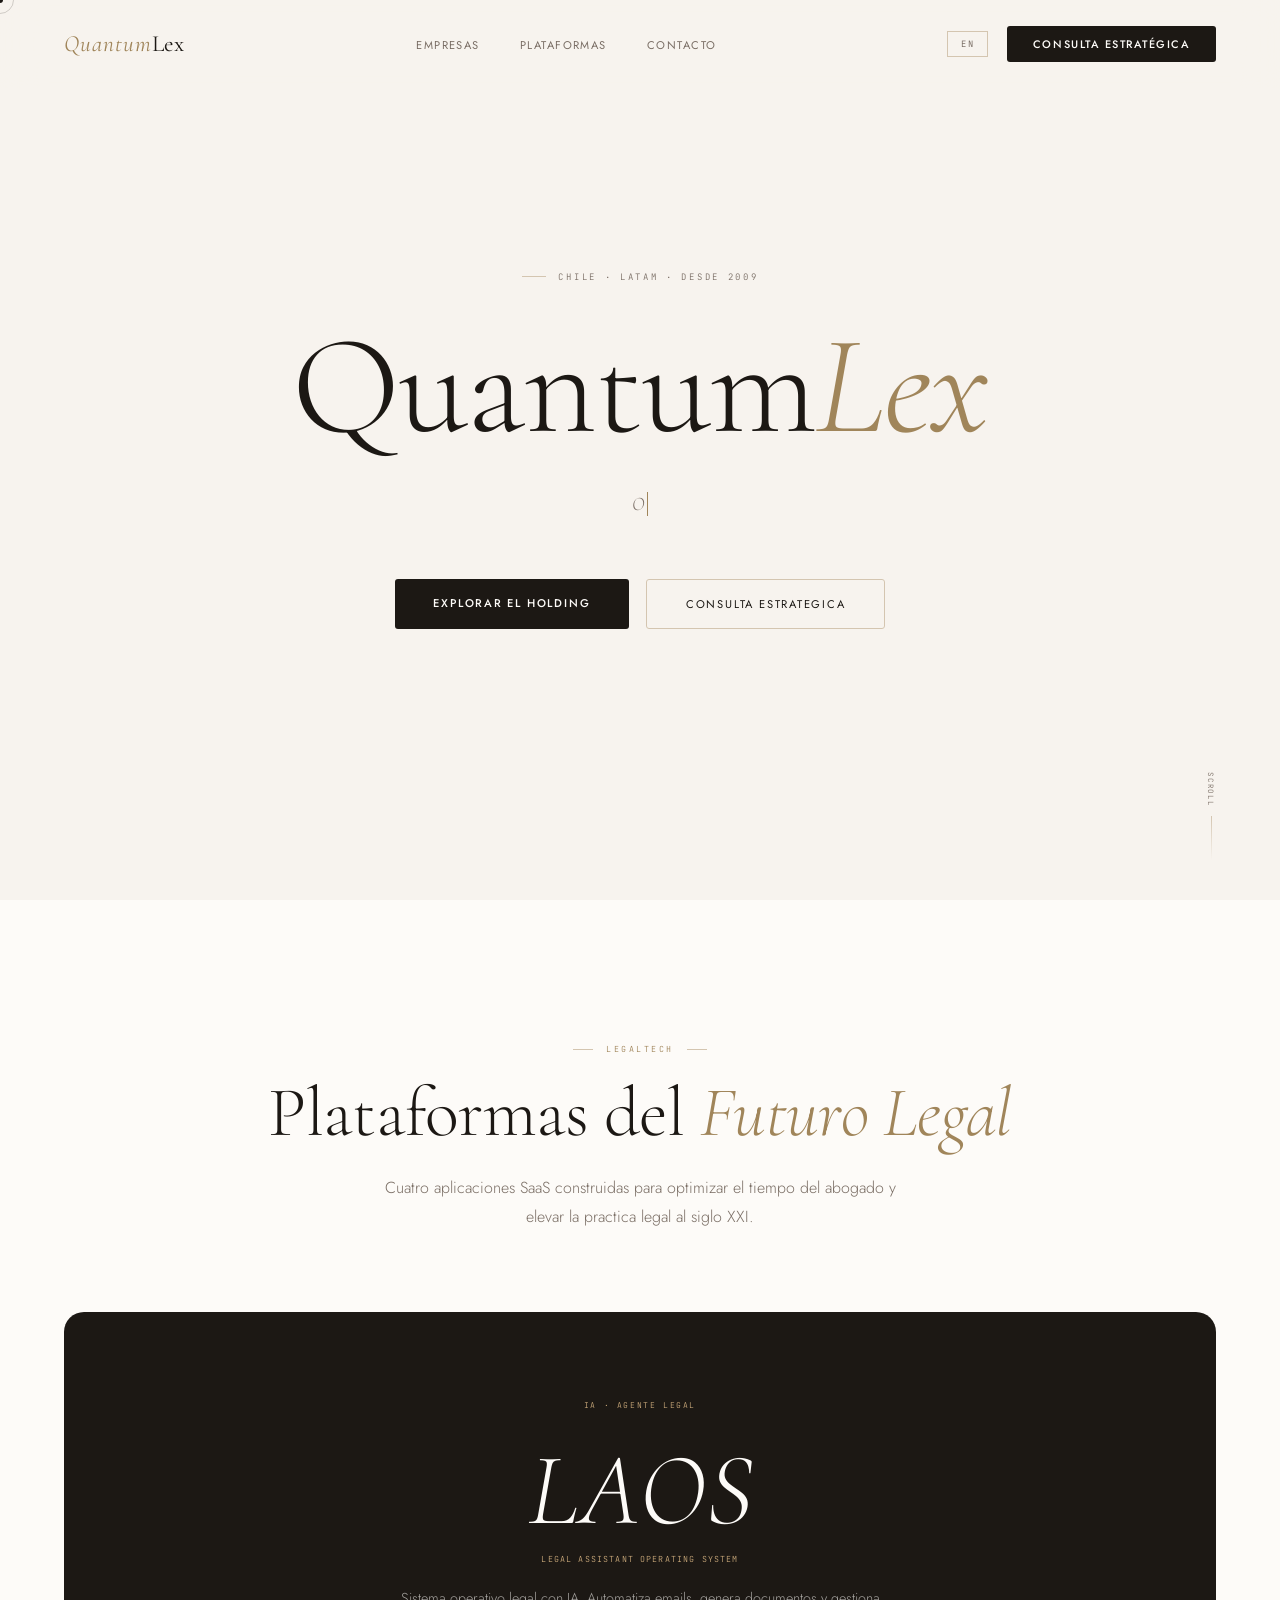
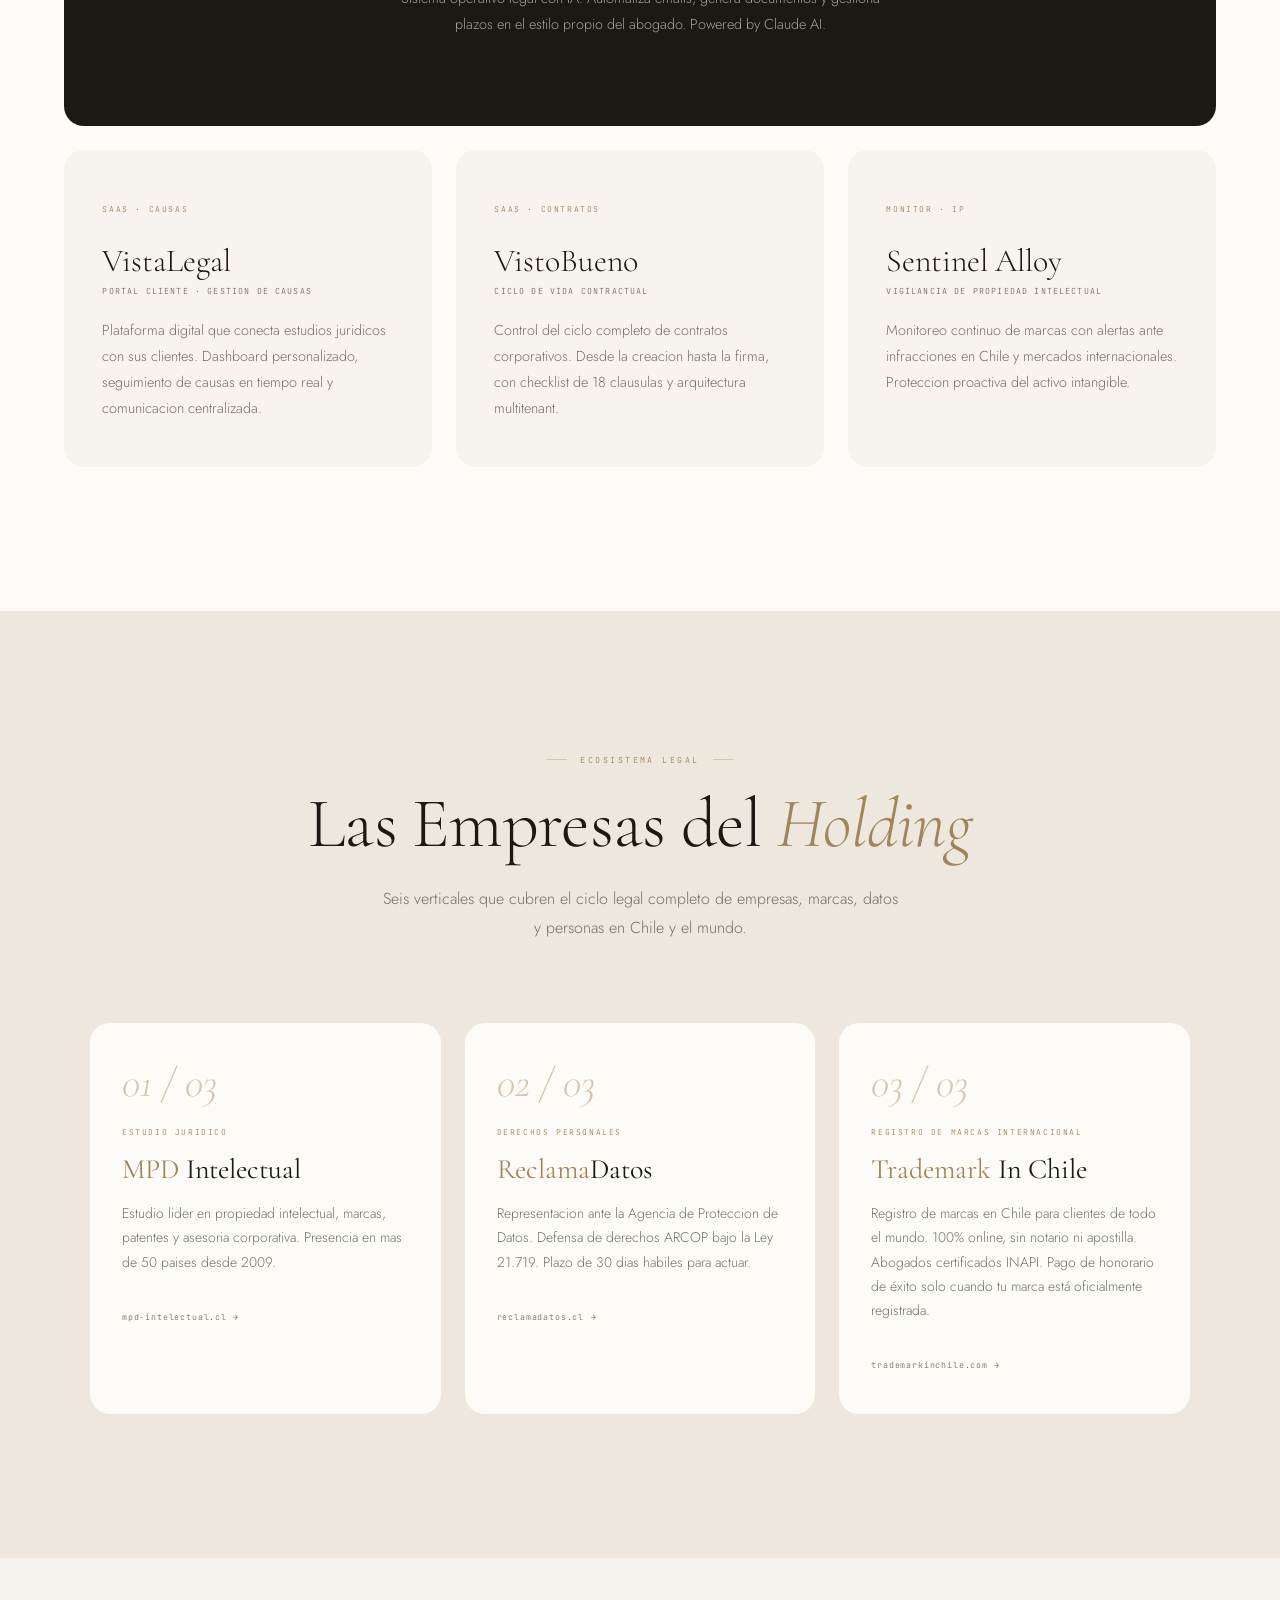
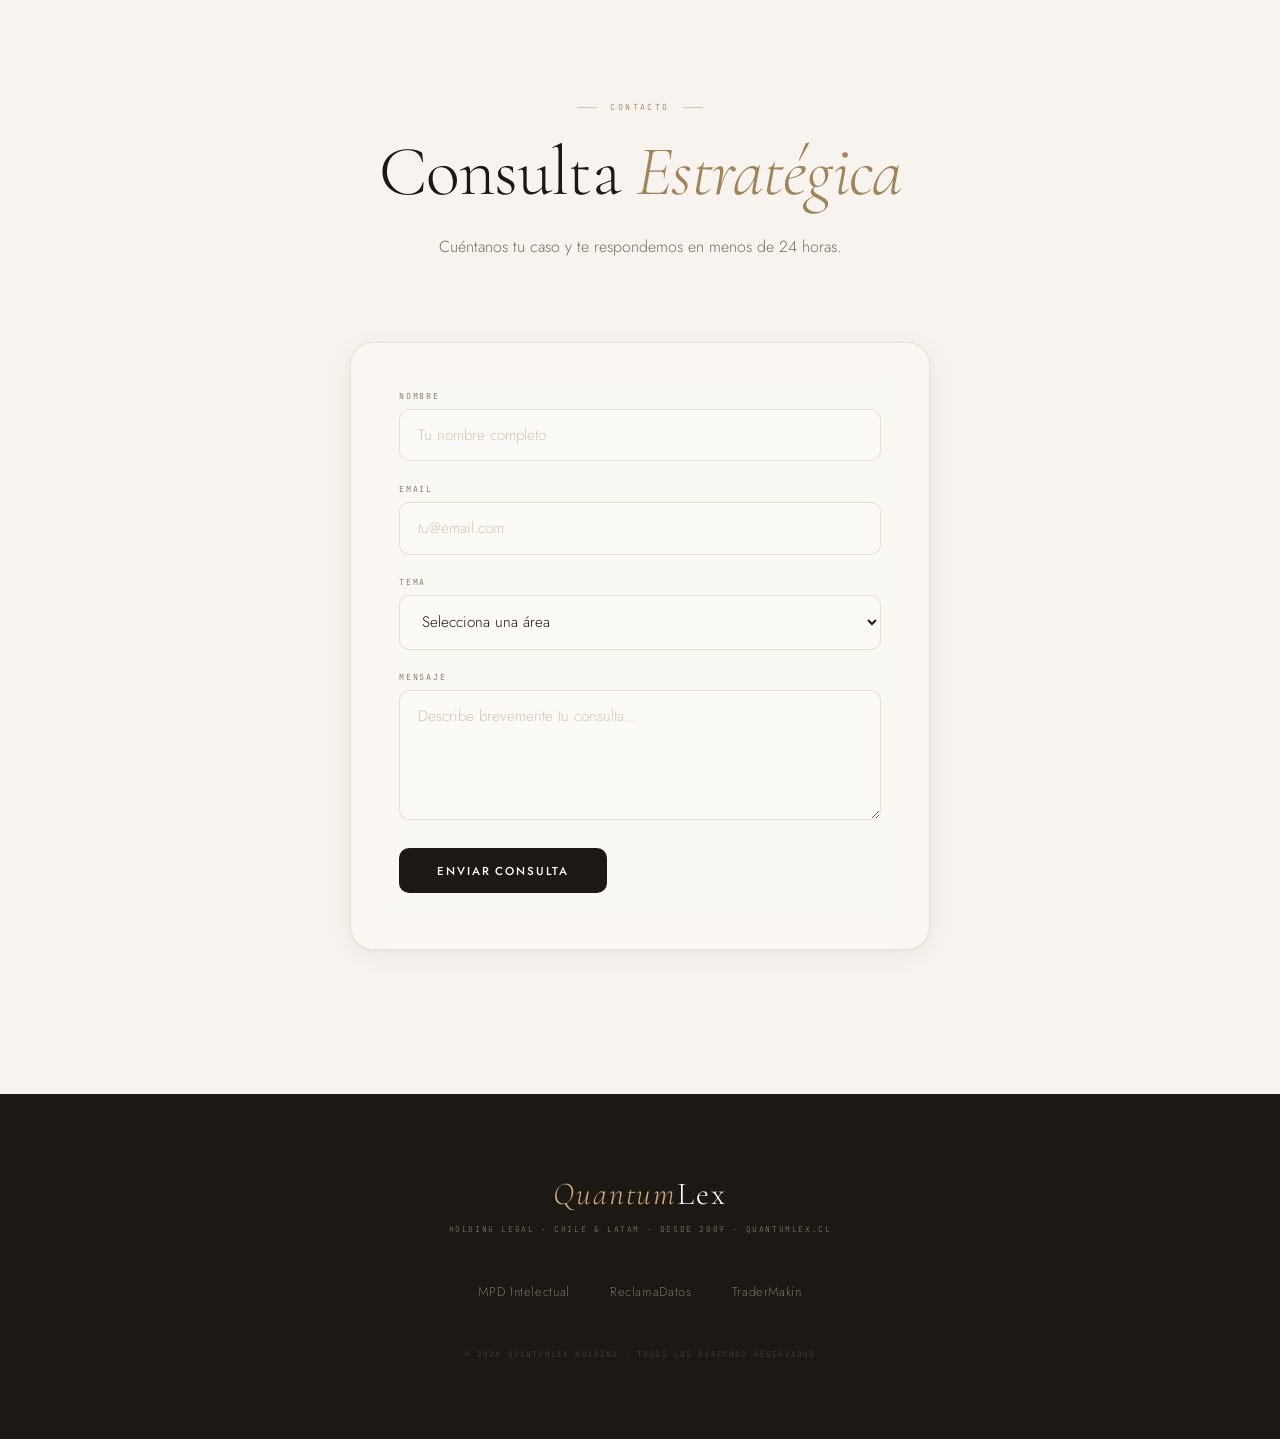
==== commit 84694f0f: "Remove Sentinel Alloy from companies; grid 3 cols, index 01-03 / 03" ====
--- a/index.html
+++ b/index.html
@@ -100,32 +100,25 @@
 
   <div class="companies-grid">
     <div class="company-card">
-      <span class="card-index">01 / 04</span>
+      <span class="card-index">01 / 03</span>
       <span class="card-type" id="c1-type">Estudio Juridico</span>
       <h3 class="card-name" id="c1-name"><span>MPD</span> Intelectual</h3>
       <p class="card-desc" id="c1-desc">Estudio lider en propiedad intelectual, marcas, patentes y asesoria corporativa. Presencia en mas de 50 paises desde 2009.</p>
       <a href="https://mpd-intelectual.cl" class="card-link" id="c1-link" target="_blank">mpd-intelectual.cl</a>
     </div>
     <div class="company-card">
-      <span class="card-index">02 / 04</span>
+      <span class="card-index">02 / 03</span>
       <span class="card-type" id="c3-type">Derechos Personales</span>
       <h3 class="card-name" id="c3-name"><span>Reclama</span>Datos</h3>
       <p class="card-desc" id="c3-desc">Representacion ante la Agencia de Proteccion de Datos. Defensa de derechos ARCOP bajo la Ley 21.719. Plazo de 30 dias habiles para actuar.</p>
       <a href="https://reclamadatos.cl" class="card-link" id="c3-link" target="_blank">reclamadatos.cl</a>
     </div>
     <div class="company-card">
-      <span class="card-index">03 / 04</span>
+      <span class="card-index">03 / 03</span>
       <span class="card-type" id="c5-type">Registro de Marcas Internacional</span>
       <h3 class="card-name" id="c5-name"><span>Trademark</span> In Chile</h3>
       <p class="card-desc" id="c5-desc">Registro de marcas en Chile para clientes de todo el mundo. 100% online, sin notario ni apostilla. Abogados certificados INAPI. Pago de honorario de éxito solo cuando tu marca está oficialmente registrada.</p>
       <a href="https://www.trademarkinchile.com/es" class="card-link" id="c5-link" target="_blank">trademarkinchile.com</a>
-    </div>
-    <div class="company-card">
-      <span class="card-index">04 / 04</span>
-      <span class="card-type" id="c6-type">Vigilancia IP</span>
-      <h3 class="card-name" id="c6-name"><span>Sentinel</span> Alloy</h3>
-      <p class="card-desc" id="c6-desc">Plataforma de monitoreo continuo de marcas. Alertas ante infracciones y usos no autorizados en Chile y mercados internacionales.</p>
-      <a href="#apps" class="card-link" id="c6-link">Ver plataforma</a>
     </div>
   </div>
 </section>
--- a/assets/css/main.css
+++ b/assets/css/main.css
@@ -150,7 +150,7 @@
   min-height: 100vh;
   display: flex;
   flex-direction: column;
-  align-items: flex-start;
+  align-items: center;
   justify-content: center;
   z-index: 1;
   padding: 0 4rem;
@@ -162,11 +162,11 @@
 .hero-content {
   position: relative;
   z-index: 2;
-  text-align: left;
-  max-width: 820px;
+  text-align: center;
+  max-width: 900px;
   display: flex;
   flex-direction: column;
-  align-items: flex-start;
+  align-items: center;
 }
 
 .eyebrow {
@@ -373,7 +373,7 @@
 .app-card {
   background: var(--cream);
   padding: 2.8rem 2.4rem;
-  border-radius: 4px;
+  border-radius: 20px;
   cursor: pointer;
   transition: background 0.3s var(--ease), transform 0.3s var(--ease);
 }
@@ -390,7 +390,7 @@
   flex-direction: column;
   align-items: center;
   background: var(--ink);
-  border-radius: 4px;
+  border-radius: 20px;
 }
 .app-card.app-card--featured .app-tag     { color: var(--bronze-light); }
 .app-card.app-card--featured .app-name    {
@@ -450,16 +450,16 @@
 
 .companies-grid {
   display: grid;
-  grid-template-columns: repeat(4, 1fr);
+  grid-template-columns: repeat(3, 1fr);
   gap: 1.5rem;
-  max-width: 1400px;
+  max-width: 1100px;
   margin: 0 auto;
 }
 
 .company-card {
   background: var(--white);
   padding: 2.5rem 2rem;
-  border-radius: 4px;
+  border-radius: 20px;
   cursor: pointer;
   transition: background 0.3s var(--ease), transform 0.3s var(--ease);
 }
@@ -527,12 +527,22 @@
   z-index: 1;
 }
 .contact-form {
-  max-width: 540px;
+  max-width: 580px;
   margin: 3rem auto 0;
   display: flex;
   flex-direction: column;
   gap: 1.4rem;
   text-align: left;
+  background: rgba(253, 251, 248, 0.55);
+  backdrop-filter: blur(18px);
+  -webkit-backdrop-filter: blur(18px);
+  border: 1px solid rgba(212, 197, 176, 0.45);
+  border-radius: 24px;
+  padding: 3rem 3rem 3.5rem;
+  box-shadow:
+    0 4px 24px rgba(28, 24, 20, 0.06),
+    0 1px 4px rgba(28, 24, 20, 0.04),
+    inset 0 1px 0 rgba(253, 251, 248, 0.8);
 }
 .contact-form label {
   font-family: var(--font-mono);
@@ -547,23 +557,26 @@
 .contact-form select,
 .contact-form textarea {
   width: 100%;
-  background: var(--white);
-  border: 1px solid var(--sand);
+  background: rgba(253, 251, 248, 0.7);
+  border: 1px solid rgba(212, 197, 176, 0.5);
   color: var(--ink);
   font-family: var(--font-body);
   font-size: 0.95rem;
   font-weight: 300;
-  padding: 0.85rem 1rem;
+  padding: 0.9rem 1.1rem;
   outline: none;
-  border-radius: 3px;
-  transition: border-color 0.25s;
+  border-radius: 10px;
+  transition: border-color 0.25s, box-shadow 0.25s;
   box-sizing: border-box;
 }
 .contact-form input::placeholder,
 .contact-form textarea::placeholder { color: var(--sand); }
 .contact-form input:focus,
 .contact-form select:focus,
-.contact-form textarea:focus { border-color: var(--bronze); }
+.contact-form textarea:focus {
+  border-color: var(--bronze);
+  box-shadow: 0 0 0 3px rgba(160, 133, 90, 0.1);
+}
 .contact-form select option { background: var(--white); color: var(--ink); }
 .contact-form textarea { resize: vertical; min-height: 130px; }
 
@@ -578,11 +591,11 @@
   text-transform: uppercase;
   border: none;
   padding: 0.9rem 2.4rem;
-  border-radius: 3px;
+  border-radius: 10px;
   cursor: pointer;
-  transition: opacity 0.25s;
-}
-.contact-form .btn-send:hover { opacity: 0.8; }
+  transition: opacity 0.25s, transform 0.25s;
+}
+.contact-form .btn-send:hover { opacity: 0.82; transform: translateY(-1px); }
 .contact-form .form-success {
   display: none;
   font-family: var(--font-mono);
@@ -653,12 +666,12 @@
 
 /* ── RESPONSIVE ── */
 @media (max-width: 900px) {
-  .companies-grid { grid-template-columns: 1fr 1fr; }
+  .companies-grid { grid-template-columns: 1fr 1fr; max-width: 100%; }
 }
 @media (max-width: 768px) {
   nav { padding: 1.2rem 1.5rem; }
   .nav-links, .scroll-hint { display: none; }
-  .hero { padding: 0 1.5rem; align-items: flex-start; }
+  .hero { padding: 0 1.5rem; }
   .hero-content { padding-top: 5rem; }
   .apps-section, .companies-section { padding: 6rem 1.5rem; }
   .contact-section { padding: 6rem 1.5rem; }
